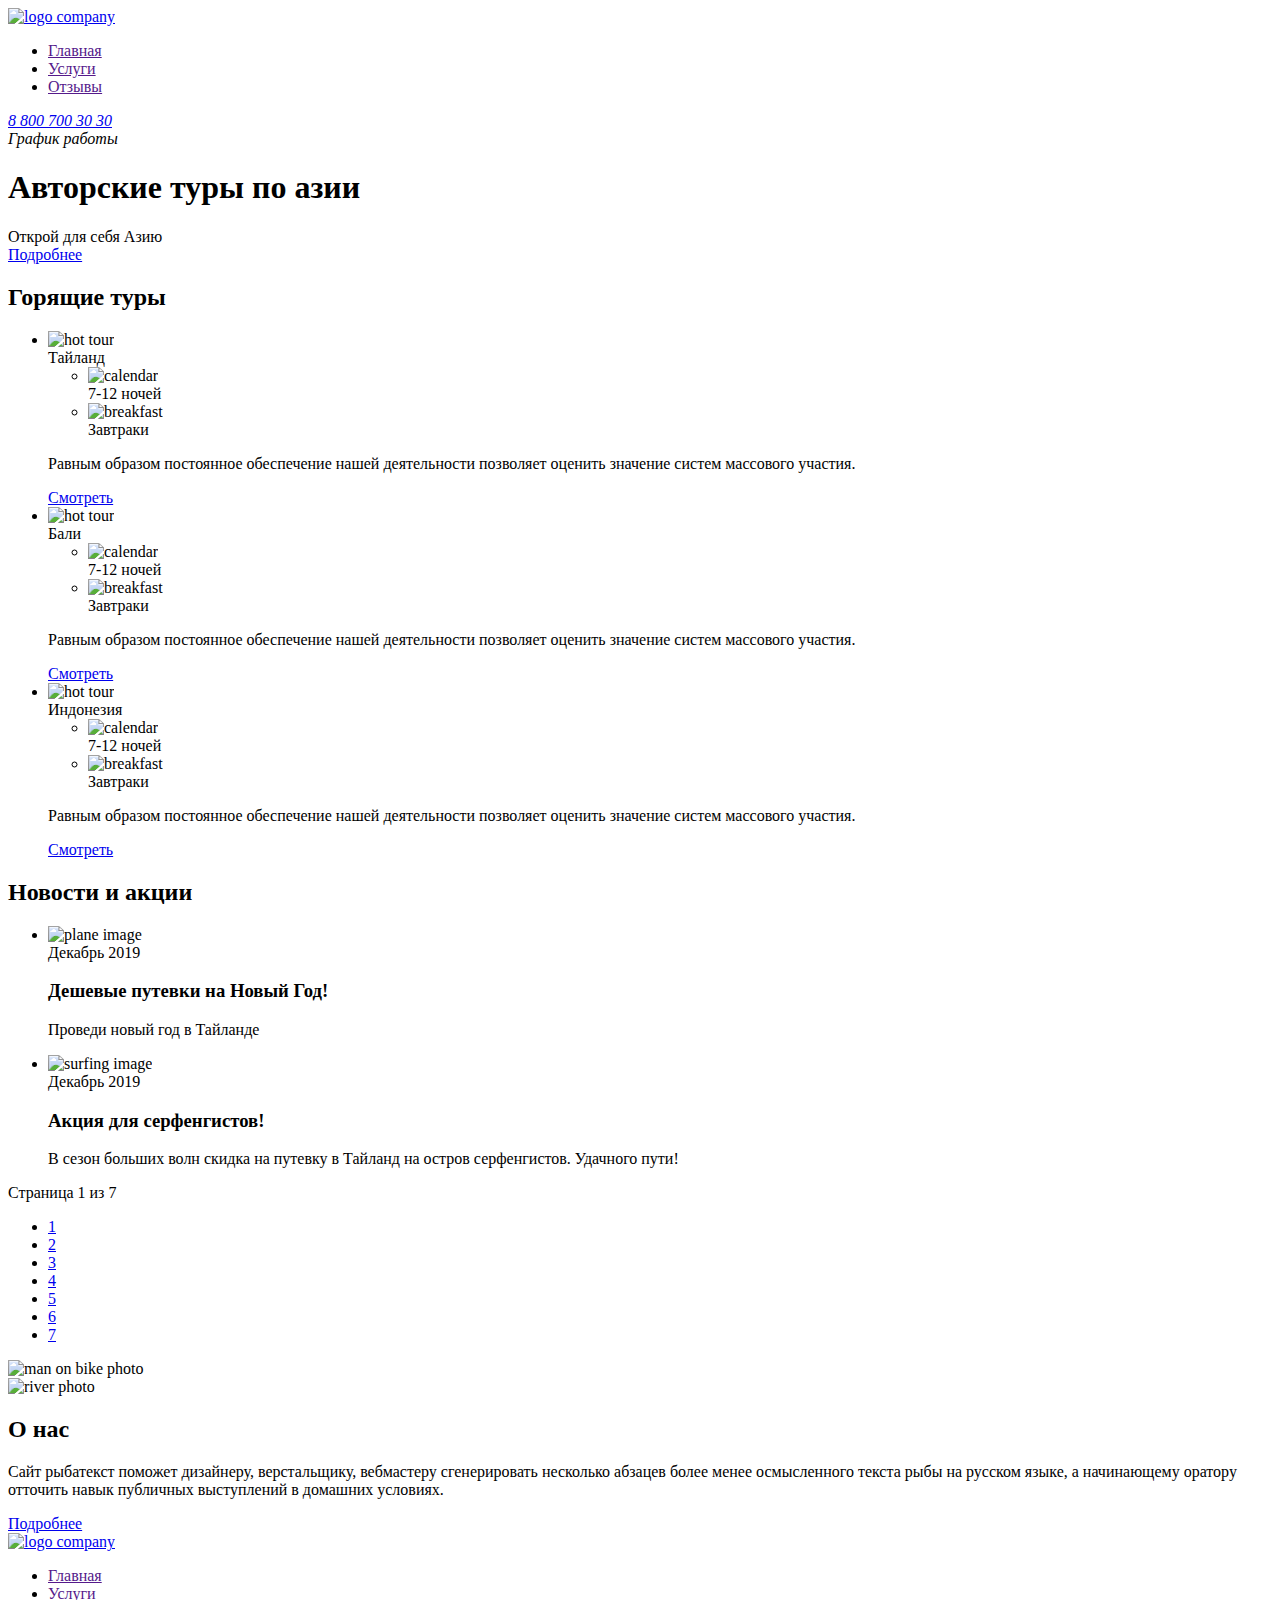
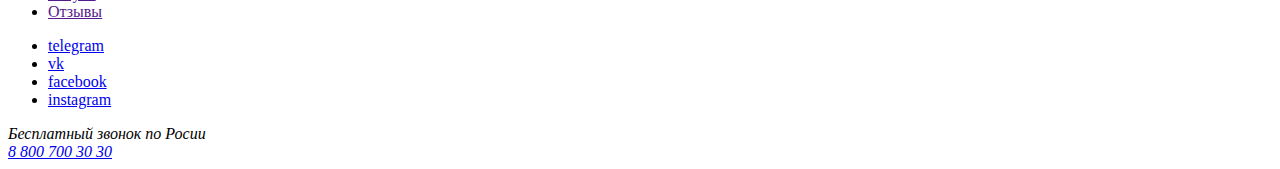
==== index.html @ 9511522d "Загрузил разметку для главной (с правками)" ====
<!DOCTYPE html>
<html lang="ru">

<head>
  <meta charset="UTF-8">
  <meta http-equiv="X-UA-Compatible" content="IE=edge">
  <meta name="viewport" content="width=device-width, initial-scale=1.0">
  <title>Авторские туры по Азии</title>
</head>

<body>
  <div class="wrapper">
    <header class="header">
      <div class="container header__container">
        <a href="#" class="logo">
          <img src="#" alt="logo company" class="logo__img">
        </a>
        <nav class="menu">
          <ul class="menu__list">
            <li class="menu__item"><a href="" class="menu__link">Главная</a></li>
            <li class="menu__item"><a href="" class="menu__link">Услуги</a></li>
            <li class="menu__item"><a href="" class="menu__link">Отзывы</a></li>
          </ul>
        </nav>
        <address class="contacts">
          <a href="tel:+78007003030" class="contacts__phone">8 800 700 30 30</a>
          <div class="contacts__shedule">График работы</div>
        </address>
      </div>
    </header>
    <main class="maincontent">
      <section class="hello">
        <div class="container">
          <h1 class="hello__title">Авторские туры по азии</h1>
          <div class="hello__text">Открой для себя Азию</div>
          <a href="#" class="button">Подробнее</a>
        </div>
      </section>
      <section class="offers">
        <div class="container">
          <h2 class="title title--fire">Горящие туры</h2>
          <ul class="offers__list">
            <li class="offers__item">
              <img src="#" alt="hot tour" class="offers__img">
              <div class="offers__content">
                <div class="offers__title">Тайланд</div>
                <ul class="offers__features">
                  <li class="offers__feature">
                    <img src="#" alt="calendar" class="offers__feature-img">
                    <div class="offers__feature-text">7-12 ночей</div>
                  </li>
                  <li class="offers__feature">
                    <img src="#" alt="breakfast" class="offers__feature-img">
                    <div class="offers__feature-text">Завтраки</div>
                  </li>
                </ul>
                <p class="offers__text">Равным образом постоянное обеспечение нашей деятельности позволяет оценить
                  значение систем массового участия.</p>
                <a href="#" class="button button--light">Смотреть</a>
              </div>
            </li>
            <li class="offers__item">
              <img src="#" alt="hot tour" class="offers__img">
              <div class="offers__content">
                <div class="offers__title">Бали</div>
                <ul class="offers__features">
                  <li class="offers__feature">
                    <img src="#" alt="calendar" class="offers__feature-img">
                    <div class="offers__feature-text">7-12 ночей</div>
                  </li>
                  <li class="offers__feature">
                    <img src="#" alt="breakfast" class="offers__feature-img">
                    <div class="offers__feature-text">Завтраки</div>
                  </li>
                </ul>
                <p class="offers__text">Равным образом постоянное обеспечение нашей деятельности позволяет оценить
                  значение систем массового участия.</p>
                <a href="#" class="button button--light">Смотреть</a>
              </div>
            </li>
            <li class="offers__item">
              <img src="#" alt="hot tour" class="offers__img">
              <div class="offers__content">
                <div class="offers__title">Индонезия</div>
                <ul class="offers_features">
                  <li class="offers__feature">
                    <img src="#" alt="calendar" class="offers__feature-img">
                    <div class="offers_feature-text">7-12 ночей</div>
                  </li>
                  <li class="offers__feature">
                    <img src="#" alt="breakfast" class="offers__feature-img">
                    <div class="offers_feature-text">Завтраки</div>
                  </li>
                </ul>
                <p class="offers__text">Равным образом постоянное обеспечение нашей деятельности позволяет оценить
                  значение систем массового участия.</p>
                <a href="#" class="button button--light">Смотреть</a>
              </div>
            </li>
          </ul>
        </div>
      </section>
      <section class="news">
        <div class="container">
          <h2 class="title">Новости и акции</h2>
          <ul class="news__list">
            <li class="news__item">
              <img src="#" alt="plane image" class="news__image">
            </li>
            <div class="news__content">
              <time class="news__date">Декабрь 2019</time>
              <h3 class="news__title">Дешевые путевки на Новый Год!</h3>
              <p class="news__text">Проведи новый год в Тайланде</p>
            </div>
            <li class="news__item">
              <img src="#" alt="surfing image" class="news__image">
            </li>
            <div class="news__content">
              <time class="news__date">Декабрь 2019</time>
              <h3 class="news__title">Акция для серфенгистов!</h3>
              <p class="news__text">В сезон больших волн скидка на путевку в Тайланд на остров серфенгистов. Удачного
                пути!</p>
            </div>
          </ul>
          <div class="pagination">
            <div class="pagination__pages">Страница 1 из 7</div>
            <ul class="pagination__list">
              <li class="pagination__item">
                <a href="#" class="pagination__link">1</a>
              </li>
              <li class="pagination__item">
                <a href="#" class="pagination__link">2</a>
              </li>
              <li class="pagination__item">
                <a href="#" class="pagination__link">3</a>
              </li>
              <li class="pagination__item">
                <a href="#" class="pagination__link">4</a>
              </li>
              <li class="pagination__item">
                <a href="#" class="pagination__link">5</a>
              </li>
              <li class="pagination__item">
                <a href="#" class="pagination__link">6</a>
              </li>
              <li class="pagination__item">
                <a href="#" class="pagination__link">7</a>
              </li>
            </ul>
          </div>
        </div>
  </div>
  </section>
  <section class="about">
    <div class="container">
      <div class="about__item">
        <img src="#" alt="man on bike photo" class="about__item-img">
      </div>
      <div class="about__item">
        <img src="#" alt="river photo" class="about__item-img">
        <h2 class="about__item__title--dark">О нас</h2>
        <p class="about__description">Сайт рыбатекст поможет дизайнеру, верстальщику, вебмастеру сгенерировать несколько
          абзацев более менее осмысленного текста рыбы на русском языке, а начинающему оратору отточить навык публичных
          выступлений в домашних условиях. </p>
        <a href="#" class="button">Подробнее</a>
      </div>
    </div>
  </section>
  </main>
  <footer class="footer">
    <div class="container footer__container">
      <a href="#" class="logo">
        <img src="#" alt="logo company" class="logo__img">
      </a>
      <nav class="menu">
        <ul class="menu__list">
          <li class="menu__item"><a href="" class="menu__link">Главная</a></li>
          <li class="menu__item"><a href="" class="menu__link">Услуги</a></li>
          <li class="menu__item"><a href="" class="menu__link">Отзывы</a></li>
        </ul>
      </nav>
      <ul class="social">
        <li class="social__item">
          <a class="social__link social__link--tg" href="#">telegram</a>
        </li>
        <li class="social__item">
          <a class="social__link social__link--vk" href="#">vk</a>
        </li>
        <li class="social__item">
          <a class="social__link social__link--fb" href="#">facebook</a>
        </li>
        <li class="social__item">
          <a class="social__link social__link--inst" href="#">instagram</a>
        </li>
      </ul>
      <address class="contacts">
        <div class="contacts__info">Бесплатный звонок по Росии</div>
        <a href="tel:+78007003030" class="contacts__phone">8 800 700 30 30</a>
      </address>
    </div>
  </footer>
</body>

</html>
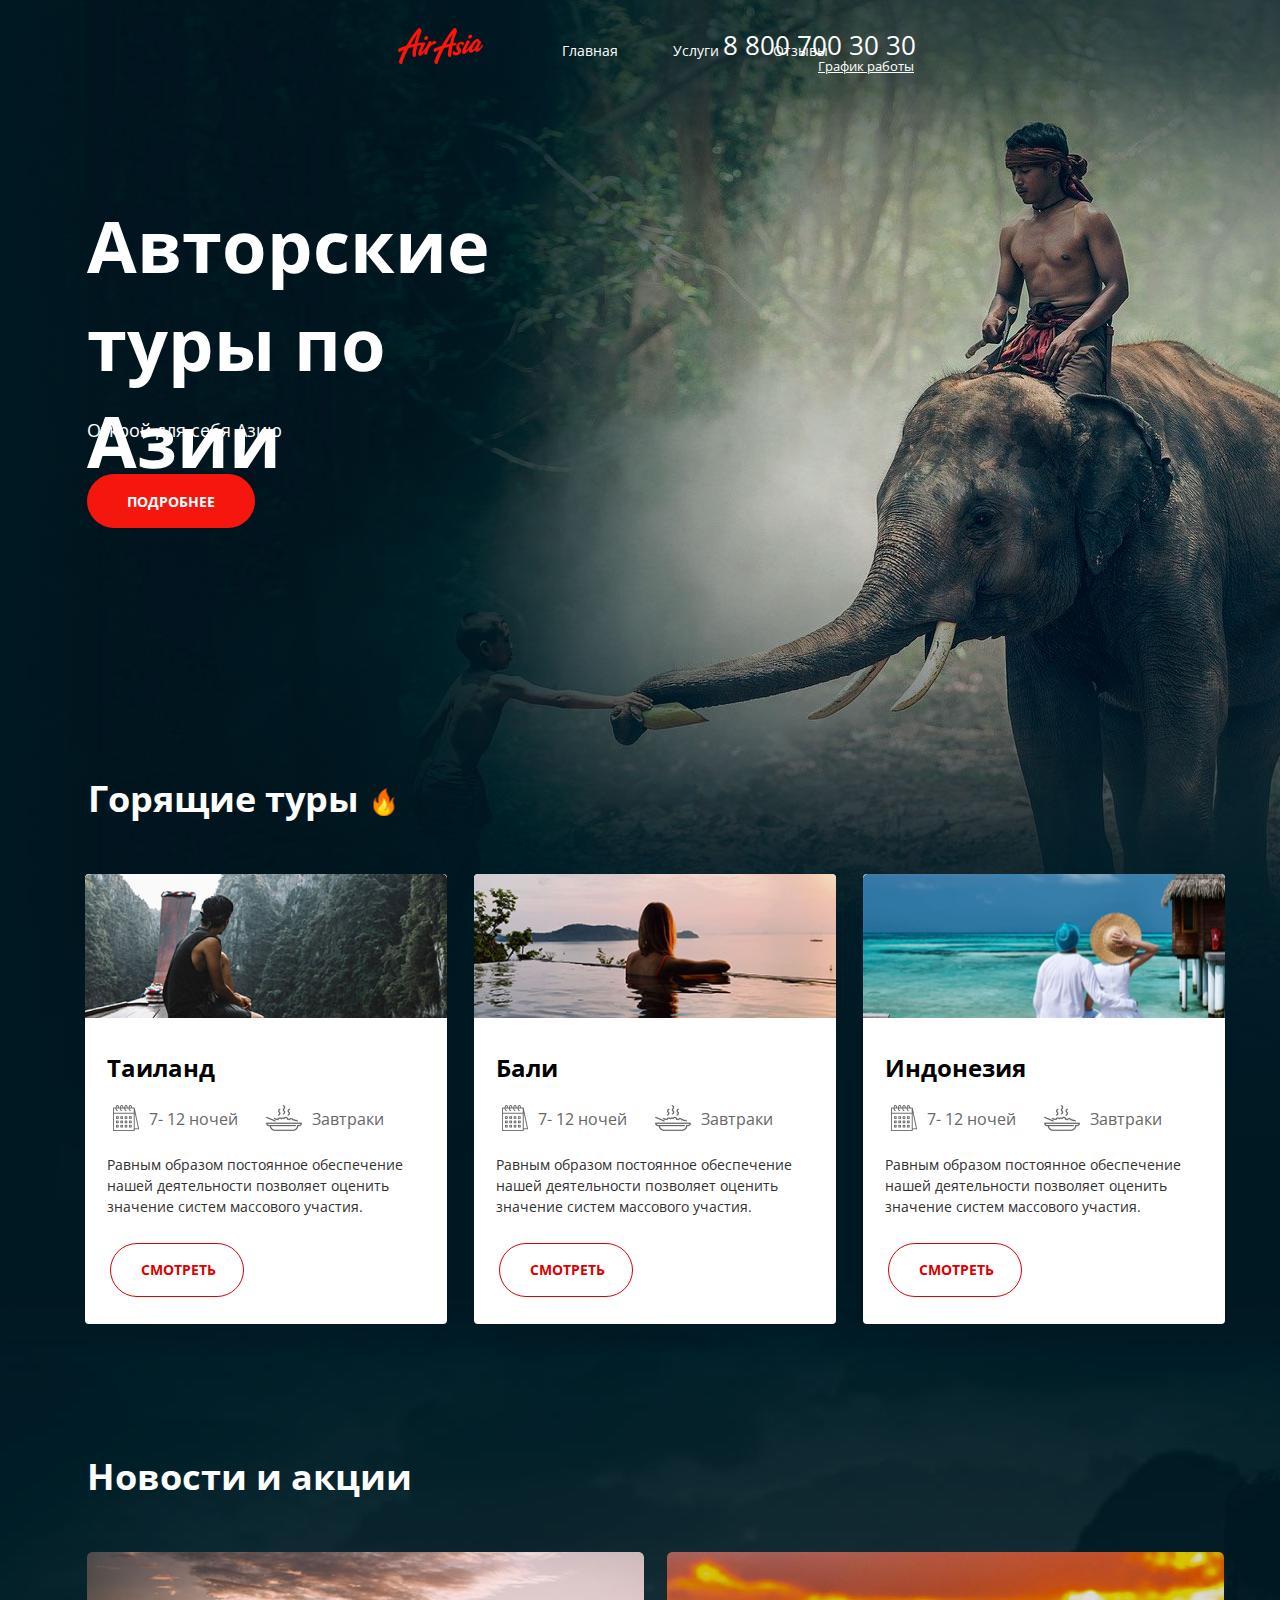
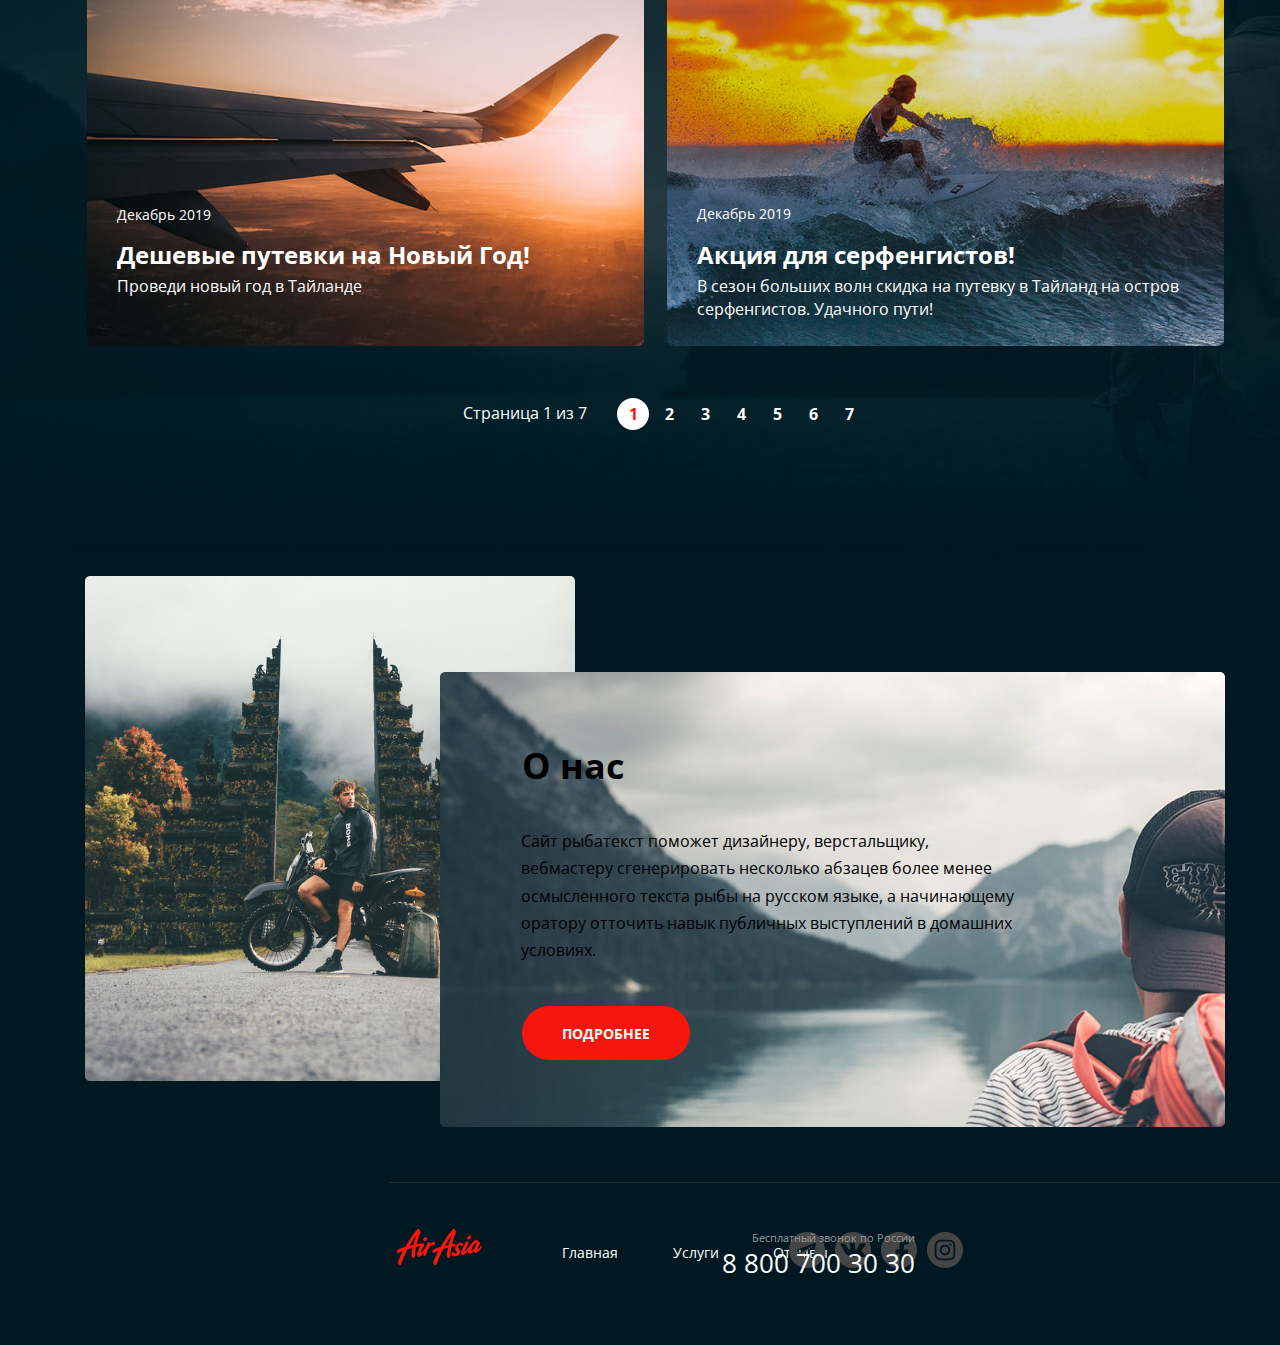
==== commit 00b50a7a: "Загрузил отстилизованную главную страницу" ====
--- a/index.html
+++ b/index.html
@@ -5,15 +5,17 @@
   <meta charset="UTF-8">
   <meta http-equiv="X-UA-Compatible" content="IE=edge">
   <meta name="viewport" content="width=device-width, initial-scale=1.0">
+  <link href="https://fonts.googleapis.com/css2?family=Open+Sans:wght@400;600;700&display=swap" rel="stylesheet">
+  <link rel="stylesheet" href="./main.css">
   <title>Авторские туры по Азии</title>
 </head>
 
 <body>
-  <div class="wrapper">
+  <div class="wrapper wrapper--main">
     <header class="header">
       <div class="container header__container">
         <a href="#" class="logo">
-          <img src="#" alt="logo company" class="logo__img">
+          <img src="/img/logo.png" alt="logo company" class="logo__img">
         </a>
         <nav class="menu">
           <ul class="menu__list">
@@ -31,8 +33,8 @@
     <main class="maincontent">
       <section class="hello">
         <div class="container">
-          <h1 class="hello__title">Авторские туры по азии</h1>
-          <div class="hello__text">Открой для себя Азию</div>
+          <h1 class="hello__title">Авторские туры по Азии</h1>
+          <h4 class="hello__text">Открой для себя Азию</h4>
           <a href="#" class="button">Подробнее</a>
         </div>
       </section>
@@ -41,16 +43,16 @@
           <h2 class="title title--fire">Горящие туры</h2>
           <ul class="offers__list">
             <li class="offers__item">
-              <img src="#" alt="hot tour" class="offers__img">
+              <img src="/img/river.png" alt="hot tour" class="offers__img">
               <div class="offers__content">
-                <div class="offers__title">Тайланд</div>
+                <h3 class="offers__title">Таиланд</h3>
                 <ul class="offers__features">
                   <li class="offers__feature">
-                    <img src="#" alt="calendar" class="offers__feature-img">
-                    <div class="offers__feature-text">7-12 ночей</div>
-                  </li>
-                  <li class="offers__feature">
-                    <img src="#" alt="breakfast" class="offers__feature-img">
+                    <img src="/img/calendar.png" alt="calendar" class="offers__feature-img">
+                    <div class="offers__feature-text">7- 12 ночей</div>
+                  </li>
+                  <li class="offers__feature">
+                    <img src="/img/meal.png" alt="breakfast" class="offers__feature-img">
                     <div class="offers__feature-text">Завтраки</div>
                   </li>
                 </ul>
@@ -60,16 +62,16 @@
               </div>
             </li>
             <li class="offers__item">
-              <img src="#" alt="hot tour" class="offers__img">
+              <img src="/img/pool.png" alt="hot tour" class="offers__img">
               <div class="offers__content">
-                <div class="offers__title">Бали</div>
+                <h3 class="offers__title">Бали</h3>
                 <ul class="offers__features">
                   <li class="offers__feature">
-                    <img src="#" alt="calendar" class="offers__feature-img">
-                    <div class="offers__feature-text">7-12 ночей</div>
-                  </li>
-                  <li class="offers__feature">
-                    <img src="#" alt="breakfast" class="offers__feature-img">
+                    <img src="/img/calendar.png" alt="calendar" class="offers__feature-img">
+                    <div class="offers__feature-text">7- 12 ночей</div>
+                  </li>
+                  <li class="offers__feature">
+                    <img src="/img/meal.png" alt="breakfast" class="offers__feature-img">
                     <div class="offers__feature-text">Завтраки</div>
                   </li>
                 </ul>
@@ -79,17 +81,17 @@
               </div>
             </li>
             <li class="offers__item">
-              <img src="#" alt="hot tour" class="offers__img">
+              <img src="/img/ocean.png" alt="hot tour" class="offers__img">
               <div class="offers__content">
-                <div class="offers__title">Индонезия</div>
-                <ul class="offers_features">
-                  <li class="offers__feature">
-                    <img src="#" alt="calendar" class="offers__feature-img">
-                    <div class="offers_feature-text">7-12 ночей</div>
-                  </li>
-                  <li class="offers__feature">
-                    <img src="#" alt="breakfast" class="offers__feature-img">
-                    <div class="offers_feature-text">Завтраки</div>
+                <h3 class="offers__title">Индонезия</h3>
+                <ul class="offers__features">
+                  <li class="offers__feature">
+                    <img src="/img/calendar.png" alt="calendar" class="offers__feature-img">
+                    <div class="offers__feature-text">7- 12 ночей</div>
+                  </li>
+                  <li class="offers__feature">
+                    <img src="/img/meal.png" alt="breakfast" class="offers__feature-img">
+                    <div class="offers__feature-text">Завтраки</div>
                   </li>
                 </ul>
                 <p class="offers__text">Равным образом постоянное обеспечение нашей деятельности позволяет оценить
@@ -102,31 +104,31 @@
       </section>
       <section class="news">
         <div class="container">
-          <h2 class="title">Новости и акции</h2>
+          <h2 class="title title--news">Новости и акции</h2>
           <ul class="news__list">
             <li class="news__item">
-              <img src="#" alt="plane image" class="news__image">
-            </li>
-            <div class="news__content">
-              <time class="news__date">Декабрь 2019</time>
-              <h3 class="news__title">Дешевые путевки на Новый Год!</h3>
-              <p class="news__text">Проведи новый год в Тайланде</p>
-            </div>
+              <img src="/img/plain.png" alt="plane image" class="news__image">
+              <div class="news__content">
+                <time class="news__date">Декабрь 2019</time>
+                <h3 class="news__title">Дешевые путевки на Новый Год!</h3>
+                <p class="news__text">Проведи новый год в Тайланде</p>
+              </div>
+            </li>
             <li class="news__item">
-              <img src="#" alt="surfing image" class="news__image">
-            </li>
-            <div class="news__content">
-              <time class="news__date">Декабрь 2019</time>
-              <h3 class="news__title">Акция для серфенгистов!</h3>
-              <p class="news__text">В сезон больших волн скидка на путевку в Тайланд на остров серфенгистов. Удачного
-                пути!</p>
-            </div>
+              <img src="/img/surfer.png" alt="surfing image" class="news__image">
+              <div class="news__content">
+                <time class="news__date">Декабрь 2019</time>
+                <h3 class="news__title">Акция для серфенгистов!</h3>
+                <p class="news__text">В сезон больших волн скидка на путевку в Тайланд на остров серфенгистов. Удачного
+                  пути!</p>
+              </div>
+            </li>
           </ul>
           <div class="pagination">
             <div class="pagination__pages">Страница 1 из 7</div>
             <ul class="pagination__list">
               <li class="pagination__item">
-                <a href="#" class="pagination__link">1</a>
+                <a href="#" class="pagination__link pagination__link--active">1</a>
               </li>
               <li class="pagination__item">
                 <a href="#" class="pagination__link">2</a>
@@ -152,49 +154,52 @@
   </div>
   </section>
   <section class="about">
-    <div class="container">
-      <div class="about__item">
-        <img src="#" alt="man on bike photo" class="about__item-img">
-      </div>
-      <div class="about__item">
-        <img src="#" alt="river photo" class="about__item-img">
-        <h2 class="about__item__title--dark">О нас</h2>
-        <p class="about__description">Сайт рыбатекст поможет дизайнеру, верстальщику, вебмастеру сгенерировать несколько
-          абзацев более менее осмысленного текста рыбы на русском языке, а начинающему оратору отточить навык публичных
-          выступлений в домашних условиях. </p>
-        <a href="#" class="button">Подробнее</a>
+    <div class="container about__container">
+      <div class="about__list">
+        <div class="about__decor">
+          <img src="/img/gates.png" alt="man on bike photo" class="about__decor-img">
+        </div>
+        <div class="about__item">
+          <img src="/img/mountains.png" alt="river photo" class="about__item-img">
+          <h2 class="about__item__title--dark">О нас</h2>
+          <p class="about__text"> Сайт рыбатекст поможет дизайнеру, верстальщику, вебмастеру сгенерировать несколько
+            абзацев более менее осмысленного текста рыбы на русском языке, а начинающему оратору отточить навык публичных
+            выступлений в домашних условиях.</p>
+          <a href="#" class="button button__about">Подробнее</a>
+        </div>
       </div>
     </div>
   </section>
   </main>
   <footer class="footer">
+    <img src="/img/line.png" alt="footer line" class="footer__line">
     <div class="container footer__container">
-      <a href="#" class="logo">
-        <img src="#" alt="logo company" class="logo__img">
+      <a href="#" class="logo__footer">
+        <img src="/img/logo.png" alt="logo company" class="logo__img">
       </a>
-      <nav class="menu">
+      <nav class="menu__footer">
         <ul class="menu__list">
           <li class="menu__item"><a href="" class="menu__link">Главная</a></li>
           <li class="menu__item"><a href="" class="menu__link">Услуги</a></li>
           <li class="menu__item"><a href="" class="menu__link">Отзывы</a></li>
         </ul>
       </nav>
-      <ul class="social">
-        <li class="social__item">
-          <a class="social__link social__link--tg" href="#">telegram</a>
-        </li>
-        <li class="social__item">
-          <a class="social__link social__link--vk" href="#">vk</a>
-        </li>
-        <li class="social__item">
-          <a class="social__link social__link--fb" href="#">facebook</a>
-        </li>
-        <li class="social__item">
-          <a class="social__link social__link--inst" href="#">instagram</a>
+      <ul class="social__footer">
+        <li class="social__item social_item--icon--tg">
+          <a class="social__link " href="#"></a>
+        </li>
+        <li class="social__item social_item--icon--vk">
+          <a class="social__link" href="#"></a>
+        </li>
+        <li class="social__item social_item--icon--fb">
+          <a class="social__link" href="#"></a>
+        </li>
+        <li class="social__item social_item--icon--inst">
+          <a class="social__link " href="#"></a>
         </li>
       </ul>
-      <address class="contacts">
-        <div class="contacts__info">Бесплатный звонок по Росии</div>
+      <address class="contacts__footer">
+        <div class="contacts__info">Бесплатный звонок по Росcии</div>
         <a href="tel:+78007003030" class="contacts__phone">8 800 700 30 30</a>
       </address>
     </div>
--- a/main.css
+++ b/main.css
@@ -0,0 +1,501 @@
+body {
+  margin: 0;
+  font-family: 'Open Sans', sans-serif;
+  color: #fff;
+  font-size: 16px;
+  line-height: 1.42;
+  background: #001821;
+  -webkit-font-smoothing: antialiased;
+  -moz-osx-font-smoothing: grayscale;
+}
+
+body, html {
+  height: 100%;
+}
+
+.wrapper {
+  overflow: hidden;
+  min-height: 100%;
+}
+
+.wrapper--main {
+  background: url("/img/background.png") 7px 0px no-repeat, url("/img/2.png") center bottom no-repeat;
+}
+
+.header .maincontent {
+  position: relative;
+  z-index: 2;
+}
+
+a {
+  color: inherit;
+}
+
+ul {
+  padding: 0;
+  margin: 0;
+}
+
+ul li {
+  list-style: none;
+}
+
+h1, h2, h3, h4, h5, h6 {
+  margin: 0;
+  font-weight: normal;
+}
+
+* {
+  box-sizing: border-box;
+}
+
+.container {
+  margin: 0 auto;
+  width: 100%;
+  height: 100%;
+  max-width: 1141px;
+}
+
+.header {
+  margin-bottom: 67px;
+  height: 123.36px;
+  position: relative;
+}
+
+.logo {
+  display: block; 
+  position: absolute;
+  top: 28px;
+  left: 398px;
+}
+
+.menu {
+  position: absolute;
+  top: 38px;
+  left: 562px;
+}
+
+.contacts {
+  position: absolute;
+  top: 27px;
+  right: 364px;
+  text-align: right;
+  font-style: normal;
+}
+
+.menu__item {
+  display: inline-block;
+  vertical-align: middle;
+}
+
+.menu__item:last-child {
+  margin-right: 0;
+}
+
+.menu__link {
+  font-size: 14px;
+  margin-right: 50.5px;
+  text-decoration: none;
+}
+
+.menu__link:hover {
+  color: #DA0100;
+}
+
+.contacts__phone {
+  text-decoration: none;
+  font-size: 26px;
+  margin-bottom: 4px;
+}
+
+.contacts__shedule {
+  font-size: 13px;
+  text-decoration: underline;
+  margin: -7px 2px;
+}
+
+.hello {
+  position: relative;
+  top: 7px;
+  margin-bottom: 252px;
+  margin-left: 34px;
+}
+
+.hello__title {
+  height: 197px;
+  width: 511px;
+  font-size: 72px;
+  font-weight: bold;
+  line-height: 1.35;
+  margin-bottom: 23.5px;
+}
+
+.hello__text {
+  font-size: 18px;
+  font-weight: normal;
+  margin-bottom: 30.5px;
+}
+
+.button {
+  background: #F5170E;
+  border-radius: 35px;
+  text-decoration: none;
+  padding: 20px 40px 18px 40px;
+  color: #fff;
+  text-transform: uppercase;
+  font-size: 14px;
+  font-style: normal;
+  line-height: 16px;
+  font-weight: bold;
+  display: inline-block;
+  transition: 0.3s all;
+}
+
+.button:hover {
+  background: #DA0100;
+  box-shadow: 0 2px 4px rgba(218, 1, 0, 0.3) ;
+}
+
+.button--light {
+  padding: 18px 27px 18px 30px;
+  background: transparent;
+  color: #da0100;
+  border: 1px solid;
+  margin-left: 3px;
+}
+
+.button--light:hover {
+  background: #da0100;
+  border: 1px solid #da0100;
+  color:#fff;
+}
+
+.offers {
+  margin-bottom: 127px;
+  margin-left: 49px;
+}
+
+.title {
+  font-weight: bold;
+  font-size: 36px;
+  margin-left: 19px;
+  margin-bottom: 50px;
+}
+
+.title--fire {
+  position: relative;
+  right:25px;
+}
+
+.title--fire::after {
+  content: "";
+  background: url("/img/flame.png");
+  margin-left: 10px;
+  width: 21px;
+  height: 28px;
+  position: absolute;
+  top: 56%;
+  left: 25.5%;
+  transform: translate(-50%, -50%);
+}
+
+.offers__item {
+  min-height: 449px;
+  background: #fff;
+  border-radius: 4px;
+  margin-right: 37px;
+  margin-left: -14px;
+  display: inline-block;
+  width: 362px;
+}
+
+.offers__list {
+  margin-left: 5px;
+}
+
+.offers__item:last-child {
+  margin-right: 0;
+}
+
+.offers__content {
+  padding: 27px 22px;
+  color: #000000;
+}
+
+.offers__title {
+  font-size: 24px;
+  font-weight: bold;
+  margin-bottom: 23px;
+}
+
+.offers__feature {
+  display: inline-block;
+  vertical-align: top;
+  width: 142px;
+  margin-left: 7px;
+}
+
+.offers__feature-img {
+  position: relative;
+  bottom: 3px;
+  right: 1px;
+}
+
+.offers__feature-text {
+  position: relative;
+  bottom: 9px;
+  right: 2px;
+  margin-left: 7px;
+  display: inline-block;
+  font-size: 16px;  
+  color: #666666;
+}
+
+.offers__text {
+  margin-bottom: 26px;
+  font-size: 14px;
+  color: #303030;
+  line-height: 1.5;
+  font-style: normal;
+}
+
+.news {
+  margin-bottom: 146px;
+  margin-left: 48px;
+}
+
+.title--news {
+  margin-left: -7px;
+}
+
+.news__list {
+  margin-bottom: 52px;
+  margin-left: -26px;
+}
+
+.news__item {
+  width: 557px;
+  display: inline-block;
+  vertical-align: top;
+  position: relative;
+  border-radius: 5px;
+  overflow: hidden;
+  margin-left: 19px;
+}
+
+.news__image {
+  display: block;
+  width: 100%;
+  height: 100%;
+  object-fit: cover;
+}
+
+.news__content {
+  position: absolute;
+  left: 0;
+  right: 0;
+  bottom: -16px;
+  padding: 25px 30px;
+  min-height: 184px;
+}
+
+.news__date {
+  font-size: 14px;
+}
+
+.news__title {
+  position: relative;
+  top: 13px;
+  font-size: 24px;
+  font-weight: bold;
+}
+
+.news__text {
+  position: relative;
+}
+
+.pagination {
+  text-align: center;
+}
+
+.pagination__pages, .pagination__list {
+  display: inline-block;
+  vertical-align: middle;
+}
+
+.pagination__pages {
+  margin-right: 26px;
+}
+
+.pagination__item {
+  display: inline-block;
+  vertical-align: middle;
+}
+
+.pagination__link--active, .pagination_link {
+  background: #fff;
+  color: #F5170E;
+}
+
+.pagination__link:hover {
+  color: #F5170E;
+  background: #fff;
+}
+
+.pagination__link {
+  display: block;
+  width: 32px;
+  height: 32px;
+  border-radius: 50%;
+  text-decoration: none;
+  font-weight: bold;
+  line-height: 32px;
+}
+
+.about__container {
+  position: relative;
+  height: 552px;
+}
+
+.about {
+  margin-left: 30px;
+  margin-bottom: 101px;
+}
+
+.about__list {
+  position: absolute;
+  height: 0;
+}
+
+.about__decor {
+  position: relative;
+  left: 0;
+}
+
+.about__item {
+  position: relative;
+  right: 0;
+  z-index: 2;
+  bottom: 414px;
+  left: 355px;
+}
+
+.about__item__title--dark {
+  position: relative;
+  bottom: 393px;
+  left: 82px;
+  font-size: 36px;
+  color: #000000;
+  font-weight: bold;
+}
+
+.about__text {
+  position: absolute;
+  color: #000000;
+  left: 81px;
+  bottom: 258px;
+  right: 202px;
+  line-height: 1.7;
+}
+
+.button__about {
+  position: relative;
+  bottom: 178px;
+  left: 82px;
+}
+
+.footer {
+  height: 116px;
+  position: relative;
+}
+
+.footer__line {
+  position: absolute;
+  left: 389px;
+  bottom: 162px;
+}
+
+.logo__footer {
+  display: block;
+  position: absolute;
+  top: 0px;
+  left: 397px;
+}
+
+.menu__footer {
+  position: absolute;
+  top: 11px;
+  left: 562px;
+}
+
+.contacts__footer {
+  position: absolute;
+  top: 1px;
+  right: 365px;
+}
+
+.contacts__phone {
+  font-style: normal;
+}
+
+.contacts__info {
+  color: #9A9A9A;
+  text-align: right;
+  font-size: 11px;
+  font-style: normal;
+}
+
+.social__footer {
+  position: relative;
+  left: 719px;
+  top: 3px;
+}
+
+.social__link {
+  display: block;
+  text-decoration: none;
+  width: 36px;
+  height: 36px;
+}
+
+.social__item {
+  display: inline-block;
+  vertical-align: middle;
+  margin-right: 6px;
+}
+
+.social__item:last-child {
+  margin-right: 0;
+}
+
+.social_item--icon--inst .social__link {
+  background-image: url("/img/in.png");
+}
+
+.social_item--icon--inst .social__link:hover {
+  background-image: url("/img/in2.png");
+}
+
+.social_item--icon--fb .social__link {
+  background-image: url("/img/f.png");
+}
+
+.social_item--icon--fb .social__link:hover {
+  background-image: url("/img/f2.png");
+}
+
+.social_item--icon--vk .social__link {
+  background-image: url("/img/vk.png");
+}
+
+.social_item--icon--vk .social__link:hover {
+  background-image: url("/img/vk2.png");
+}
+
+.social_item--icon--tg .social__link {
+  background-image: url("/img/telegram.png");
+}
+
+.social_item--icon--tg .social__link:hover {
+  background-image: url("/img/t2.png");
+}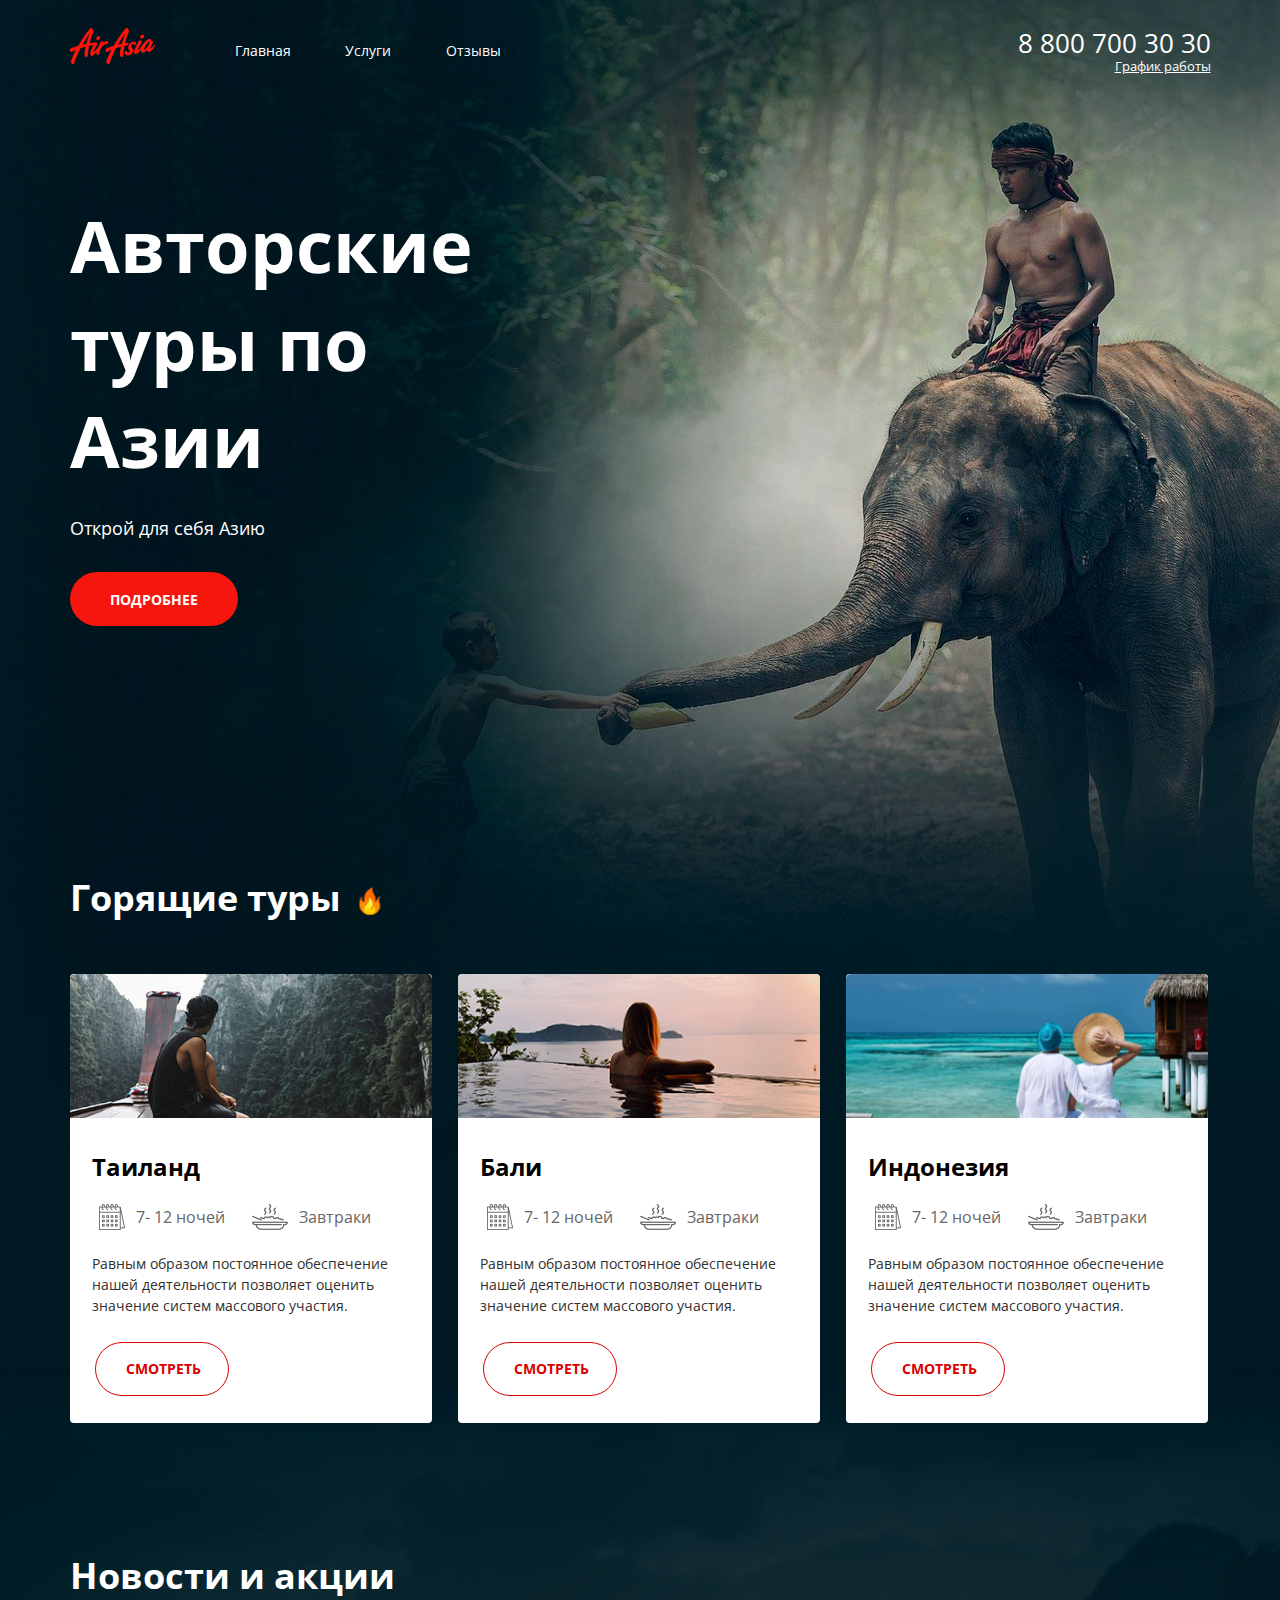
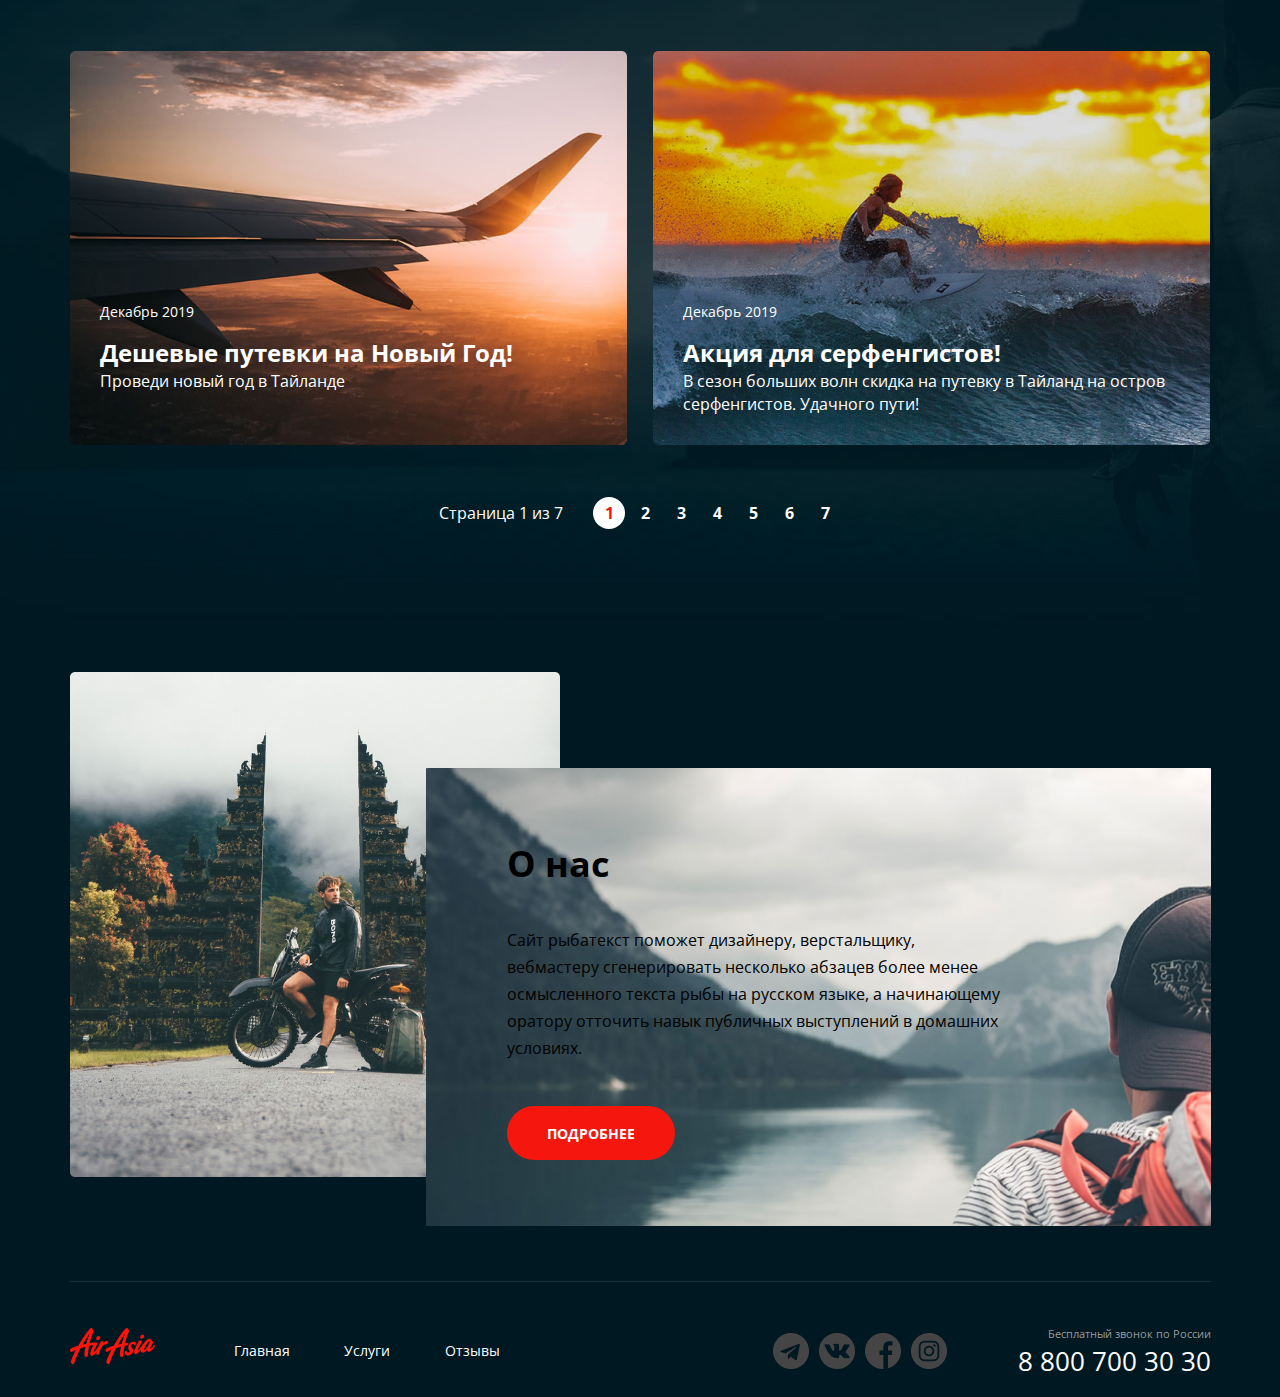
==== commit 67c5d8a4: "Главная со стилизацией ( правки 2)" ====
--- a/index.html
+++ b/index.html
@@ -15,7 +15,7 @@
     <header class="header">
       <div class="container header__container">
         <a href="#" class="logo">
-          <img src="/img/logo.png" alt="logo company" class="logo__img">
+          <img src="./img/logo.png" alt="logo company" class="logo__img">
         </a>
         <nav class="menu">
           <ul class="menu__list">
@@ -43,16 +43,16 @@
           <h2 class="title title--fire">Горящие туры</h2>
           <ul class="offers__list">
             <li class="offers__item">
-              <img src="/img/river.png" alt="hot tour" class="offers__img">
+              <img src="./img/river.png" alt="hot tour" class="offers__img">
               <div class="offers__content">
                 <h3 class="offers__title">Таиланд</h3>
                 <ul class="offers__features">
                   <li class="offers__feature">
-                    <img src="/img/calendar.png" alt="calendar" class="offers__feature-img">
+                    <img src="./img/calendar.png" alt="calendar" class="offers__feature-img">
                     <div class="offers__feature-text">7- 12 ночей</div>
                   </li>
                   <li class="offers__feature">
-                    <img src="/img/meal.png" alt="breakfast" class="offers__feature-img">
+                    <img src="./img/meal.png" alt="breakfast" class="offers__feature-img">
                     <div class="offers__feature-text">Завтраки</div>
                   </li>
                 </ul>
@@ -62,16 +62,16 @@
               </div>
             </li>
             <li class="offers__item">
-              <img src="/img/pool.png" alt="hot tour" class="offers__img">
+              <img src="./img/pool.png" alt="hot tour" class="offers__img">
               <div class="offers__content">
                 <h3 class="offers__title">Бали</h3>
                 <ul class="offers__features">
                   <li class="offers__feature">
-                    <img src="/img/calendar.png" alt="calendar" class="offers__feature-img">
+                    <img src="./img/calendar.png" alt="calendar" class="offers__feature-img">
                     <div class="offers__feature-text">7- 12 ночей</div>
                   </li>
                   <li class="offers__feature">
-                    <img src="/img/meal.png" alt="breakfast" class="offers__feature-img">
+                    <img src="./img/meal.png" alt="breakfast" class="offers__feature-img">
                     <div class="offers__feature-text">Завтраки</div>
                   </li>
                 </ul>
@@ -81,16 +81,16 @@
               </div>
             </li>
             <li class="offers__item">
-              <img src="/img/ocean.png" alt="hot tour" class="offers__img">
+              <img src="./img/ocean.png" alt="hot tour" class="offers__img">
               <div class="offers__content">
                 <h3 class="offers__title">Индонезия</h3>
                 <ul class="offers__features">
                   <li class="offers__feature">
-                    <img src="/img/calendar.png" alt="calendar" class="offers__feature-img">
+                    <img src="./img/calendar.png" alt="calendar" class="offers__feature-img">
                     <div class="offers__feature-text">7- 12 ночей</div>
                   </li>
                   <li class="offers__feature">
-                    <img src="/img/meal.png" alt="breakfast" class="offers__feature-img">
+                    <img src="./img/meal.png" alt="breakfast" class="offers__feature-img">
                     <div class="offers__feature-text">Завтраки</div>
                   </li>
                 </ul>
@@ -107,7 +107,7 @@
           <h2 class="title title--news">Новости и акции</h2>
           <ul class="news__list">
             <li class="news__item">
-              <img src="/img/plain.png" alt="plane image" class="news__image">
+              <img src="./img/plain.png" alt="plane image" class="news__image">
               <div class="news__content">
                 <time class="news__date">Декабрь 2019</time>
                 <h3 class="news__title">Дешевые путевки на Новый Год!</h3>
@@ -115,7 +115,7 @@
               </div>
             </li>
             <li class="news__item">
-              <img src="/img/surfer.png" alt="surfing image" class="news__image">
+              <img src="./img/surfer.png" alt="surfing image" class="news__image">
               <div class="news__content">
                 <time class="news__date">Декабрь 2019</time>
                 <h3 class="news__title">Акция для серфенгистов!</h3>
@@ -155,36 +155,33 @@
   </section>
   <section class="about">
     <div class="container about__container">
-      <div class="about__list">
         <div class="about__decor">
-          <img src="/img/gates.png" alt="man on bike photo" class="about__decor-img">
+          <img src="#" alt="" class="about__decor-img">
         </div>
         <div class="about__item">
-          <img src="/img/mountains.png" alt="river photo" class="about__item-img">
           <h2 class="about__item__title--dark">О нас</h2>
           <p class="about__text"> Сайт рыбатекст поможет дизайнеру, верстальщику, вебмастеру сгенерировать несколько
-            абзацев более менее осмысленного текста рыбы на русском языке, а начинающему оратору отточить навык публичных
+            абзацев более менее осмысленного текста рыбы на русском языке, а начинающему оратору отточить навык
+            публичных
             выступлений в домашних условиях.</p>
           <a href="#" class="button button__about">Подробнее</a>
         </div>
-      </div>
     </div>
   </section>
   </main>
   <footer class="footer">
-    <img src="/img/line.png" alt="footer line" class="footer__line">
     <div class="container footer__container">
-      <a href="#" class="logo__footer">
-        <img src="/img/logo.png" alt="logo company" class="logo__img">
+      <a href="#" class="logo footer__logo">
+        <img src="./img/logo.png" alt="logo company" class="logo__img">
       </a>
-      <nav class="menu__footer">
+      <nav class="menu footer__menu">
         <ul class="menu__list">
           <li class="menu__item"><a href="" class="menu__link">Главная</a></li>
           <li class="menu__item"><a href="" class="menu__link">Услуги</a></li>
           <li class="menu__item"><a href="" class="menu__link">Отзывы</a></li>
         </ul>
       </nav>
-      <ul class="social__footer">
+      <ul class="social">
         <li class="social__item social_item--icon--tg">
           <a class="social__link " href="#"></a>
         </li>
@@ -198,7 +195,7 @@
           <a class="social__link " href="#"></a>
         </li>
       </ul>
-      <address class="contacts__footer">
+      <address class="contacts footer__contacts">
         <div class="contacts__info">Бесплатный звонок по Росcии</div>
         <a href="tel:+78007003030" class="contacts__phone">8 800 700 30 30</a>
       </address>
--- a/main.css
+++ b/main.css
@@ -19,16 +19,19 @@
 }
 
 .wrapper--main {
-  background: url("/img/background.png") 7px 0px no-repeat, url("/img/2.png") center bottom no-repeat;
+  background: url("./img/background.png") -7px 0px no-repeat, url("./img/2.png") center bottom no-repeat;
 }
 
 .header .maincontent {
-  position: relative;
   z-index: 2;
 }
 
 a {
   color: inherit;
+}
+
+p {
+  margin: 0;
 }
 
 ul {
@@ -56,34 +59,38 @@
   max-width: 1141px;
 }
 
+.header__container {
+  position: relative;
+}
+
 .header {
-  margin-bottom: 67px;
+  margin-bottom: 74px;
   height: 123.36px;
-  position: relative;
 }
 
 .logo {
   display: block; 
   position: absolute;
   top: 28px;
-  left: 398px;
+  left: 0;
 }
 
 .menu {
   position: absolute;
   top: 38px;
-  left: 562px;
+  left: 165px;
 }
 
 .contacts {
   position: absolute;
-  top: 27px;
-  right: 364px;
+  top: 30px;
+  right: 0;
   text-align: right;
   font-style: normal;
 }
 
 .menu__item {
+  margin-right: 50.5px;
   display: inline-block;
   vertical-align: middle;
 }
@@ -94,7 +101,6 @@
 
 .menu__link {
   font-size: 14px;
-  margin-right: 50.5px;
   text-decoration: none;
 }
 
@@ -105,29 +111,26 @@
 .contacts__phone {
   text-decoration: none;
   font-size: 26px;
-  margin-bottom: 4px;
+  line-height: 1;
 }
 
 .contacts__shedule {
   font-size: 13px;
   text-decoration: underline;
-  margin: -7px 2px;
+  line-height: 1.2;
 }
 
 .hello {
   position: relative;
-  top: 7px;
-  margin-bottom: 252px;
-  margin-left: 34px;
+  margin-bottom: 246px;
 }
 
 .hello__title {
-  height: 197px;
   width: 511px;
   font-size: 72px;
   font-weight: bold;
   line-height: 1.35;
-  margin-bottom: 23.5px;
+  margin-bottom: 27.5px;
 }
 
 .hello__text {
@@ -172,24 +175,21 @@
 
 .offers {
   margin-bottom: 127px;
-  margin-left: 49px;
 }
 
 .title {
   font-weight: bold;
   font-size: 36px;
-  margin-left: 19px;
   margin-bottom: 50px;
 }
 
 .title--fire {
   position: relative;
-  right:25px;
 }
 
 .title--fire::after {
   content: "";
-  background: url("/img/flame.png");
+  background: url("./img/flame.png");
   margin-left: 10px;
   width: 21px;
   height: 28px;
@@ -203,14 +203,9 @@
   min-height: 449px;
   background: #fff;
   border-radius: 4px;
-  margin-right: 37px;
-  margin-left: -14px;
+  margin-right: 22px;
   display: inline-block;
   width: 362px;
-}
-
-.offers__list {
-  margin-left: 5px;
 }
 
 .offers__item:last-child {
@@ -225,7 +220,7 @@
 .offers__title {
   font-size: 24px;
   font-weight: bold;
-  margin-bottom: 23px;
+  margin-bottom: 20px;
 }
 
 .offers__feature {
@@ -236,19 +231,21 @@
 }
 
 .offers__feature-img {
-  position: relative;
-  bottom: 3px;
-  right: 1px;
+  display: inline-block;
+  vertical-align: middle;
 }
 
 .offers__feature-text {
-  position: relative;
-  bottom: 9px;
-  right: 2px;
+  isplay: inline-block;
+  vertical-align: middle;
   margin-left: 7px;
   display: inline-block;
   font-size: 16px;  
   color: #666666;
+}
+
+.offers__features {
+  margin-bottom: 23px;
 }
 
 .offers__text {
@@ -260,17 +257,11 @@
 }
 
 .news {
-  margin-bottom: 146px;
-  margin-left: 48px;
-}
-
-.title--news {
-  margin-left: -7px;
+  margin-bottom: 119px;
 }
 
 .news__list {
   margin-bottom: 52px;
-  margin-left: -26px;
 }
 
 .news__item {
@@ -280,7 +271,11 @@
   position: relative;
   border-radius: 5px;
   overflow: hidden;
-  margin-left: 19px;
+  margin-right: 22px;
+}
+
+.news__item:last-child {
+  margin-right: 0;
 }
 
 .news__image {
@@ -300,14 +295,16 @@
 }
 
 .news__date {
+  margin-bottom: 14px;
+  display: block;
   font-size: 14px;
 }
 
 .news__title {
   position: relative;
-  top: 13px;
   font-size: 24px;
   font-weight: bold;
+  margin-bottom: 0px;
 }
 
 .news__text {
@@ -354,54 +351,53 @@
 
 .about__container {
   position: relative;
+  padding-top: 120px;
+}
+
+.about {
+  position: relative;
+  margin-bottom: 55px;
+}
+
+.about__list {
+  position: absolute;
+  height: 0;
+}
+
+.about__decor {
+  position: absolute;
+  left: 0;
+  top: 0;
+  width: 1139px;
   height: 552px;
-}
-
-.about {
-  margin-left: 30px;
-  margin-bottom: 101px;
-}
-
-.about__list {
-  position: absolute;
-  height: 0;
-}
-
-.about__decor {
-  position: relative;
-  left: 0;
+  background: url("./img/gates.png") center left no-repeat;
 }
 
 .about__item {
-  position: relative;
-  right: 0;
+  margin-left: auto;
+  padding: 70px 202px 66px 81px;
+  width: 785px;
+  position: relative;
   z-index: 2;
-  bottom: 414px;
-  left: 355px;
+  background: url(./img/mountains.png) center center / cover no-repeat;
 }
 
 .about__item__title--dark {
-  position: relative;
-  bottom: 393px;
-  left: 82px;
+  margin-bottom: 37px;
   font-size: 36px;
   color: #000000;
   font-weight: bold;
 }
 
 .about__text {
-  position: absolute;
   color: #000000;
-  left: 81px;
-  bottom: 258px;
-  right: 202px;
   line-height: 1.7;
-}
-
-.button__about {
-  position: relative;
-  bottom: 178px;
-  left: 82px;
+  margin-bottom: 43px;
+}
+
+.footer__container {
+  position: relative;
+  border-top: 1px solid rgba(255,255,255,0.1);
 }
 
 .footer {
@@ -409,46 +405,42 @@
   position: relative;
 }
 
-.footer__line {
-  position: absolute;
-  left: 389px;
-  bottom: 162px;
-}
-
-.logo__footer {
+.footer__logo {
   display: block;
   position: absolute;
-  top: 0px;
-  left: 397px;
-}
-
-.menu__footer {
-  position: absolute;
-  top: 11px;
-  left: 562px;
-}
-
-.contacts__footer {
-  position: absolute;
-  top: 1px;
-  right: 365px;
+  top: 46px;
+  left: 0;
+}
+
+.footer__menu {
+  position: absolute;
+  top: 56px;
+  left: 164px;
+}
+
+.footer__contacts {
+  position: absolute;
+  top: 44px;
+  right: 0;
 }
 
 .contacts__phone {
   font-style: normal;
+  line-height: 1;
 }
 
 .contacts__info {
+  margin-bottom: 7px;
   color: #9A9A9A;
   text-align: right;
   font-size: 11px;
   font-style: normal;
 }
 
-.social__footer {
-  position: relative;
-  left: 719px;
-  top: 3px;
+.social {
+  position: absolute;
+  right: 264px;
+  top: 51px;
 }
 
 .social__link {
@@ -469,33 +461,34 @@
 }
 
 .social_item--icon--inst .social__link {
-  background-image: url("/img/in.png");
+  background-image: url("./img/in.png");
 }
 
 .social_item--icon--inst .social__link:hover {
-  background-image: url("/img/in2.png");
+  background-image: url("./img/in2.png");
 }
 
 .social_item--icon--fb .social__link {
-  background-image: url("/img/f.png");
+  background-image: url("./img/f.png");
 }
 
 .social_item--icon--fb .social__link:hover {
-  background-image: url("/img/f2.png");
+  background-image: url("./img/f2.png");
 }
 
 .social_item--icon--vk .social__link {
-  background-image: url("/img/vk.png");
+  background-image: url("./img/vk.png");
 }
 
 .social_item--icon--vk .social__link:hover {
-  background-image: url("/img/vk2.png");
+  background-image: url("./img/vk2.png");
 }
 
 .social_item--icon--tg .social__link {
-  background-image: url("/img/telegram.png");
+  background-image: url("./img/telegram.png");
 }
 
 .social_item--icon--tg .social__link:hover {
-  background-image: url("/img/t2.png");
-}+  background-image: url("./img/t2.png");
+}
+
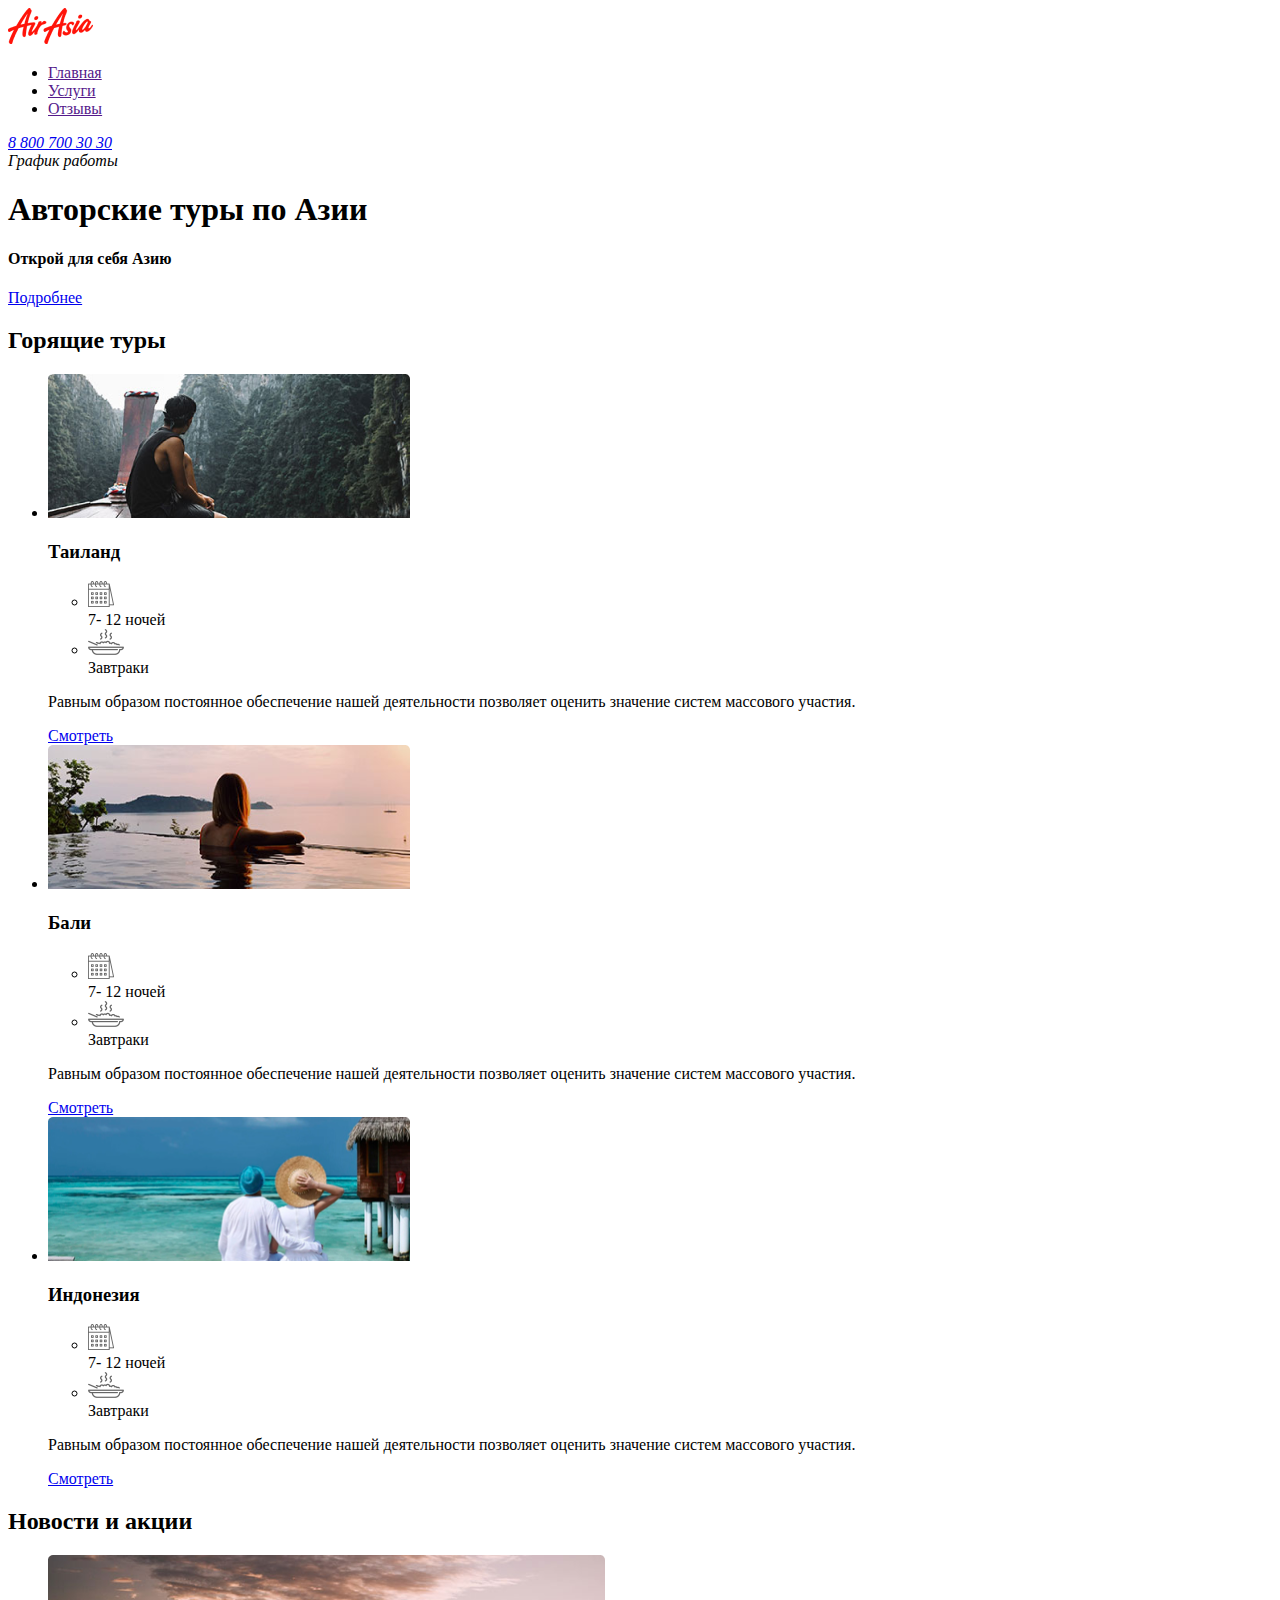
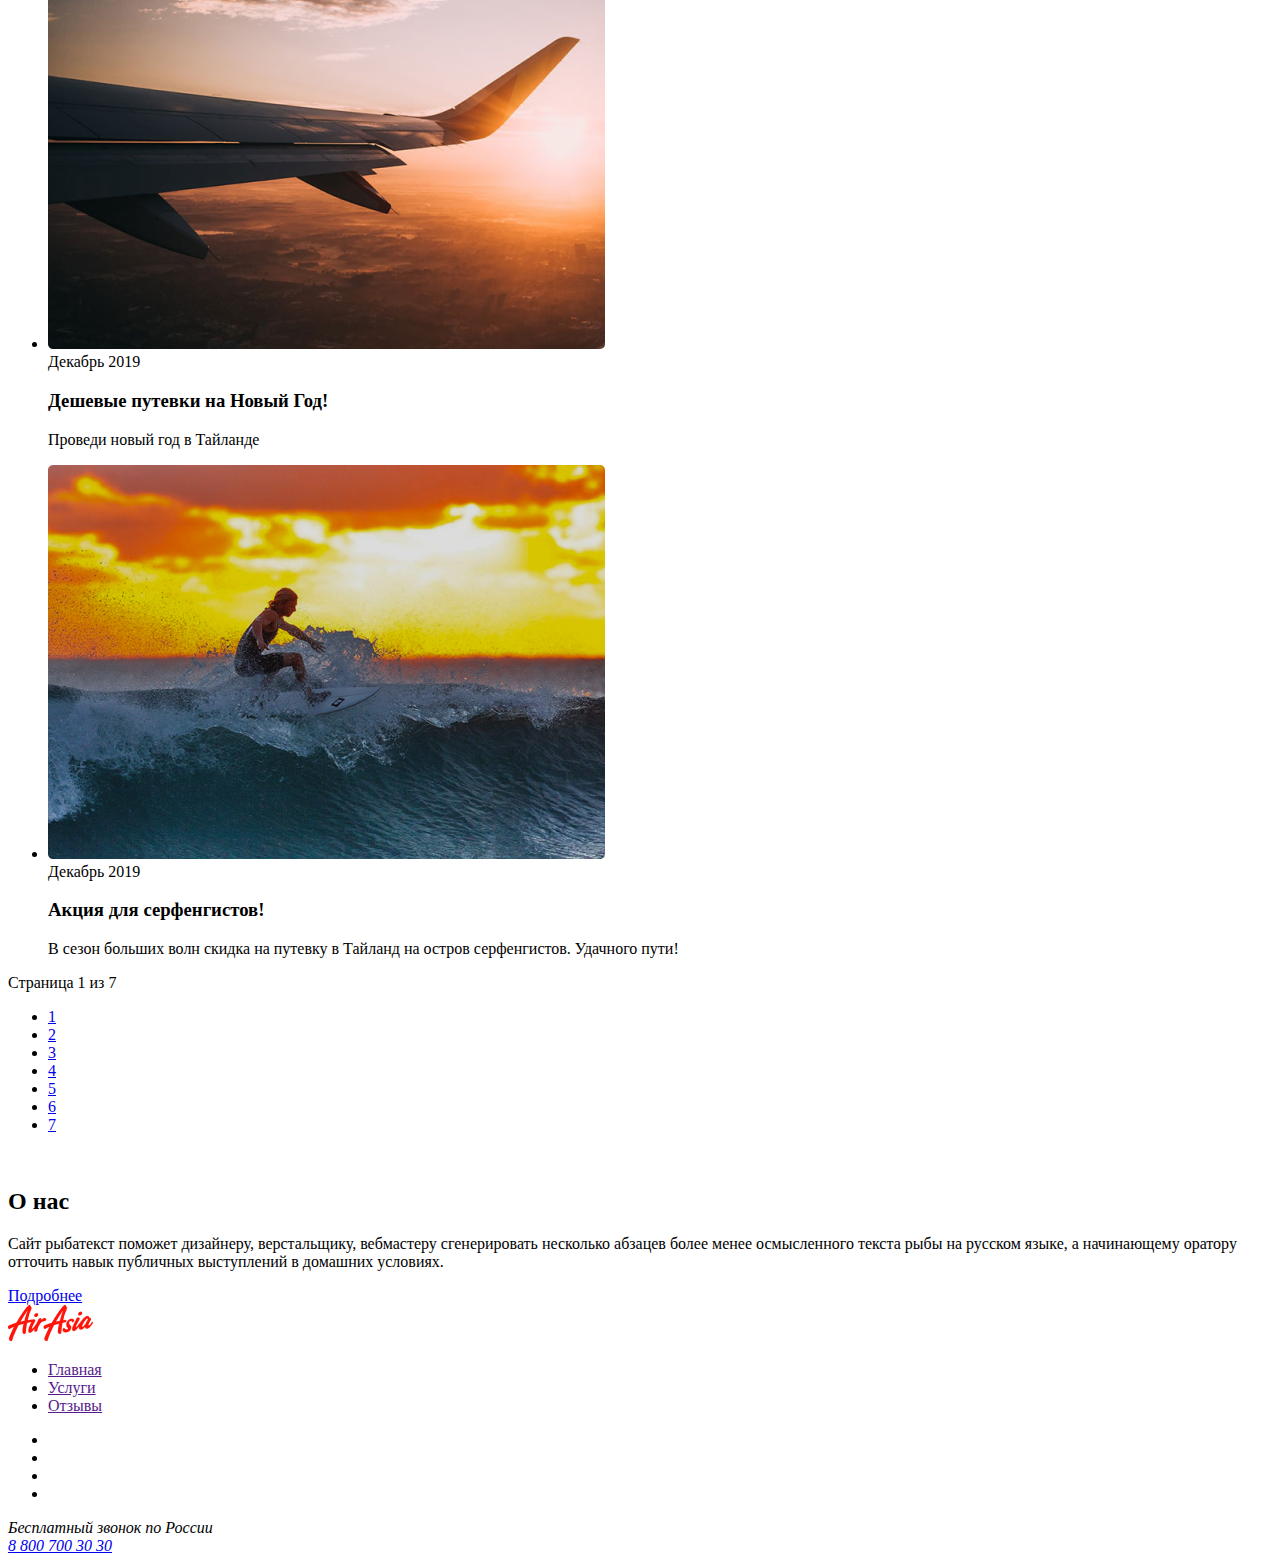
==== commit 9a1fa5fb: "не работает подключение main.css" ====
--- a/index.html
+++ b/index.html
@@ -6,8 +6,8 @@
   <meta http-equiv="X-UA-Compatible" content="IE=edge">
   <meta name="viewport" content="width=device-width, initial-scale=1.0">
   <link href="https://fonts.googleapis.com/css2?family=Open+Sans:wght@400;600;700&display=swap" rel="stylesheet">
-  <link rel="stylesheet" href="./main.css">
   <title>Авторские туры по Азии</title>
+  <link rel="stylesheet" href="/css/main.css">
 </head>
 
 <body>
--- a/css/main.css
+++ b/css/main.css
@@ -0,0 +1,8 @@
+@import url('./css/layout/base.css');
+@import url('./css/layout/normalize.css');
+@import url('./css/blocks/header.css');
+@import url('./css/blocks/hello.css');
+@import url('./css/blocks/offers.css');
+@import url('./css/blocks/news.css');
+@import url('./css/blocks/about.css');
+@import url('./css/blocks/footer.css');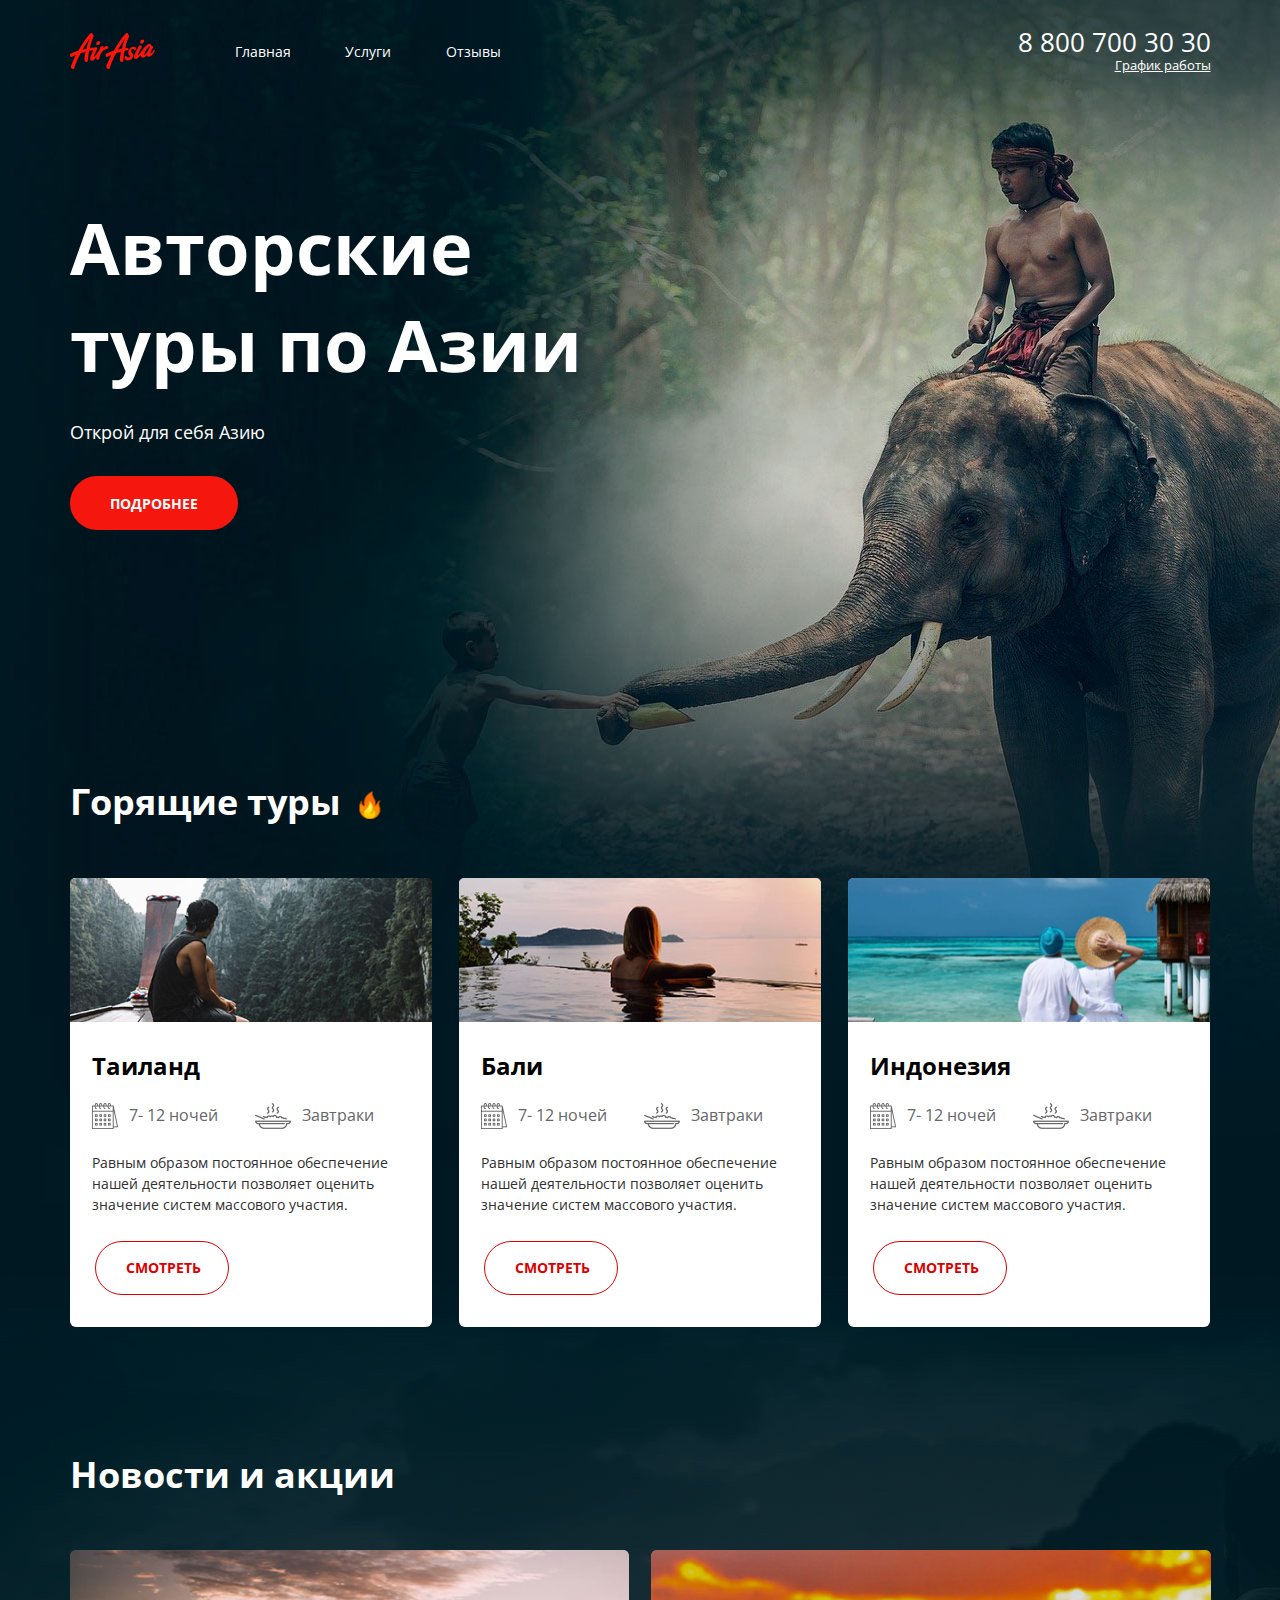
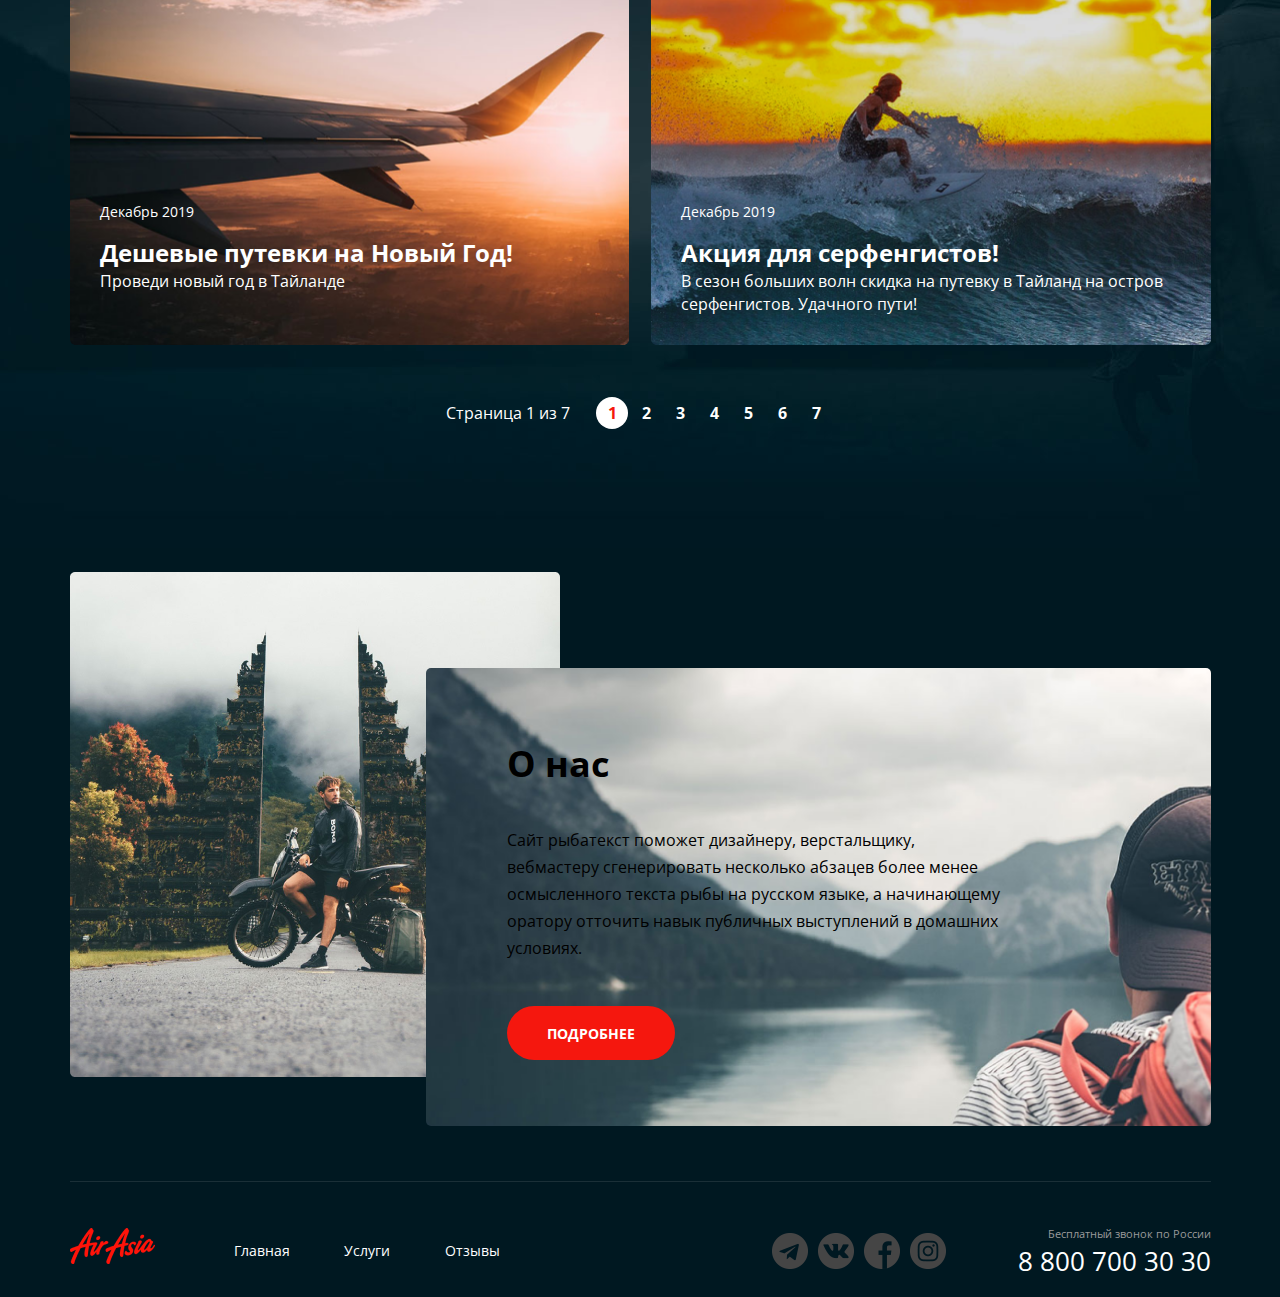
==== commit ab2aa837: "Add files via upload" ====
--- a/index.html
+++ b/index.html
@@ -7,27 +7,31 @@
   <meta name="viewport" content="width=device-width, initial-scale=1.0">
   <link href="https://fonts.googleapis.com/css2?family=Open+Sans:wght@400;600;700&display=swap" rel="stylesheet">
   <title>Авторские туры по Азии</title>
-  <link rel="stylesheet" href="/css/main.css">
+  <link rel="stylesheet" href="css/main.css">
 </head>
 
 <body>
   <div class="wrapper wrapper--main">
     <header class="header">
       <div class="container header__container">
-        <a href="#" class="logo">
-          <img src="./img/logo.png" alt="logo company" class="logo__img">
-        </a>
-        <nav class="menu">
-          <ul class="menu__list">
-            <li class="menu__item"><a href="" class="menu__link">Главная</a></li>
-            <li class="menu__item"><a href="" class="menu__link">Услуги</a></li>
-            <li class="menu__item"><a href="" class="menu__link">Отзывы</a></li>
-          </ul>
-        </nav>
-        <address class="contacts">
-          <a href="tel:+78007003030" class="contacts__phone">8 800 700 30 30</a>
-          <div class="contacts__shedule">График работы</div>
-        </address>
+        <div class="header__col">
+          <a href="index.html" class="logo">
+            <img src="./img/logo.png" alt="logo company" class="logo__img">
+          </a>
+          <nav class="menu">
+            <ul class="menu__list">
+              <li class="menu__item"><a href="index.html" class="menu__link">Главная</a></li>
+              <li class="menu__item"><a href="services.html" class="menu__link">Услуги</a></li>
+              <li class="menu__item"><a href="#" class="menu__link">Отзывы</a></li>
+            </ul>
+          </nav>
+        </div>
+        <div class="header__col header__col--align--right">
+          <address class="contacts">
+            <a href="tel:+78007003030" class="contacts__phone">8 800 700 30 30</a>
+            <div class="contacts__shedule">График работы</div>
+          </address>
+        </div>
       </div>
     </header>
     <main class="maincontent">
@@ -106,20 +110,21 @@
         <div class="container">
           <h2 class="title title--news">Новости и акции</h2>
           <ul class="news__list">
-            <li class="news__item">
+            <li class="news__item single-news">
               <img src="./img/plain.png" alt="plane image" class="news__image">
               <div class="news__content">
-                <time class="news__date">Декабрь 2019</time>
-                <h3 class="news__title">Дешевые путевки на Новый Год!</h3>
-                <p class="news__text">Проведи новый год в Тайланде</p>
-              </div>
-            </li>
-            <li class="news__item">
+                <time class="single-news__date">Декабрь 2019</time>
+                <h3 class="single-news__title">Дешевые путевки на Новый Год!</h3>
+                <p class="single-news__text">Проведи новый год в Тайланде</p>
+              </div>
+            </li>
+            <li class="news__item single-news">
               <img src="./img/surfer.png" alt="surfing image" class="news__image">
               <div class="news__content">
-                <time class="news__date">Декабрь 2019</time>
-                <h3 class="news__title">Акция для серфенгистов!</h3>
-                <p class="news__text">В сезон больших волн скидка на путевку в Тайланд на остров серфенгистов. Удачного
+                <time class="single-news__date">Декабрь 2019</time>
+                <h3 class="single-news__title">Акция для серфенгистов!</h3>
+                <p class="single-news__text">В сезон больших волн скидка на путевку в Тайланд на остров серфенгистов.
+                  Удачного
                   пути!</p>
               </div>
             </li>
@@ -155,50 +160,54 @@
   </section>
   <section class="about">
     <div class="container about__container">
-        <div class="about__decor">
-          <img src="#" alt="" class="about__decor-img">
-        </div>
-        <div class="about__item">
-          <h2 class="about__item__title--dark">О нас</h2>
-          <p class="about__text"> Сайт рыбатекст поможет дизайнеру, верстальщику, вебмастеру сгенерировать несколько
-            абзацев более менее осмысленного текста рыбы на русском языке, а начинающему оратору отточить навык
-            публичных
-            выступлений в домашних условиях.</p>
-          <a href="#" class="button button__about">Подробнее</a>
-        </div>
+      <div class="about__decor">
+        <img src="#" alt="" class="about__decor-img">
+      </div>
+      <div class="about__item">
+        <h2 class="about__item__title--dark">О нас</h2>
+        <p class="about__text"> Сайт рыбатекст поможет дизайнеру, верстальщику, вебмастеру сгенерировать несколько
+          абзацев более менее осмысленного текста рыбы на русском языке, а начинающему оратору отточить навык
+          публичных
+          выступлений в домашних условиях.</p>
+        <a href="#" class="button button__about">Подробнее</a>
+      </div>
     </div>
   </section>
   </main>
   <footer class="footer">
     <div class="container footer__container">
-      <a href="#" class="logo footer__logo">
-        <img src="./img/logo.png" alt="logo company" class="logo__img">
-      </a>
-      <nav class="menu footer__menu">
-        <ul class="menu__list">
-          <li class="menu__item"><a href="" class="menu__link">Главная</a></li>
-          <li class="menu__item"><a href="" class="menu__link">Услуги</a></li>
-          <li class="menu__item"><a href="" class="menu__link">Отзывы</a></li>
+      <div class="footer__col">
+        <a href="index.html" class="logo footer__logo">
+          <img src="./img/logo.png" alt="logo company" class="logo__img">
+        </a>
+        <nav class="menu footer__menu">
+          <ul class="menu__list">
+            <li class="menu__item"><a href="index.html" class="menu__link">Главная</a></li>
+            <li class="menu__item"><a href="services.html" class="menu__link">Услуги</a></li>
+            <li class="menu__item"><a href="#" class="menu__link">Отзывы</a></li>
+          </ul>
+        </nav>
+      </div>
+      <div class="footer__col footer__col--align--right">
+        <ul class="social">
+          <li class="social__item social_item--icon--tg">
+            <a class="social__link " href="#"></a>
+          </li>
+          <li class="social__item social_item--icon--vk">
+            <a class="social__link" href="#"></a>
+          </li>
+          <li class="social__item social_item--icon--fb">
+            <a class="social__link" href="#"></a>
+          </li>
+          <li class="social__item social_item--icon--inst">
+            <a class="social__link " href="#"></a>
+          </li>
         </ul>
-      </nav>
-      <ul class="social">
-        <li class="social__item social_item--icon--tg">
-          <a class="social__link " href="#"></a>
-        </li>
-        <li class="social__item social_item--icon--vk">
-          <a class="social__link" href="#"></a>
-        </li>
-        <li class="social__item social_item--icon--fb">
-          <a class="social__link" href="#"></a>
-        </li>
-        <li class="social__item social_item--icon--inst">
-          <a class="social__link " href="#"></a>
-        </li>
-      </ul>
-      <address class="contacts footer__contacts">
-        <div class="contacts__info">Бесплатный звонок по Росcии</div>
-        <a href="tel:+78007003030" class="contacts__phone">8 800 700 30 30</a>
-      </address>
+        <address class="contacts footer__contacts">
+          <div class="contacts__info">Бесплатный звонок по Росcии</div>
+          <a href="tel:+78007003030" class="contacts__phone">8 800 700 30 30</a>
+        </address>
+      </div>
     </div>
   </footer>
 </body>
--- a/css/main.css
+++ b/css/main.css
@@ -1,8 +1,14 @@
-@import url('./css/layout/base.css');
-@import url('./css/layout/normalize.css');
-@import url('./css/blocks/header.css');
-@import url('./css/blocks/hello.css');
-@import url('./css/blocks/offers.css');
-@import url('./css/blocks/news.css');
-@import url('./css/blocks/about.css');
-@import url('./css/blocks/footer.css');+@import url('./layout/base.css');
+@import url('./layout/normalize.css');
+@import url('./blocks/header.css');
+@import url('./blocks/hello.css');
+@import url('./blocks/offers.css');
+@import url('./blocks/news.css');
+@import url('./blocks/about.css');
+@import url('./blocks/footer.css');
+@import url('./blocks/top-line.css');
+@import url('./blocks/services.css');
+@import url('./blocks/button.css');
+@import url('./blocks/pagination.css');
+@import url('./blocks/inner-section.css');
+@import url('./blocks/footer-services.css');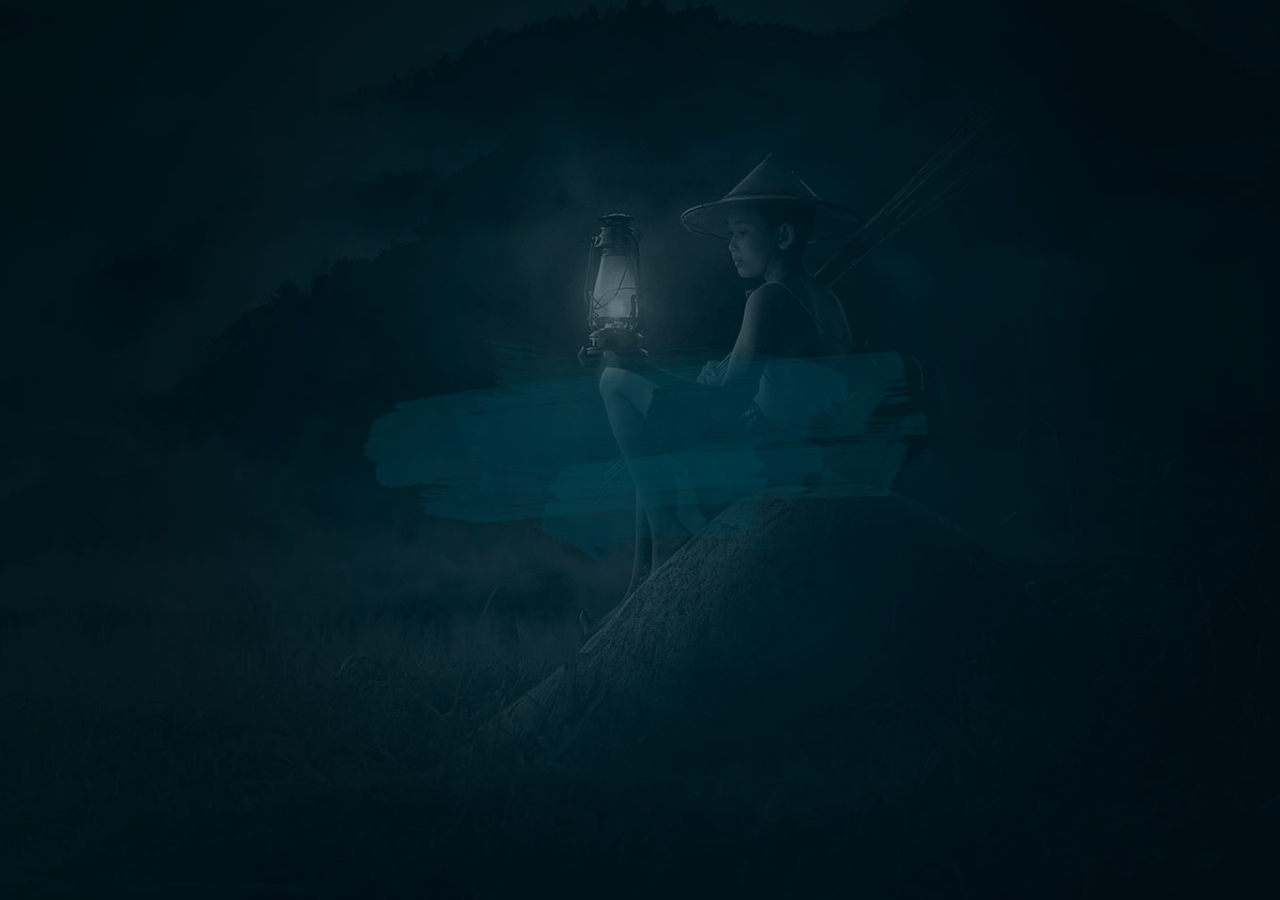
==== commit 6647a0c9: "Загрузил задание 4 недели" ====
--- a/index.html
+++ b/index.html
@@ -5,211 +5,20 @@
   <meta charset="UTF-8">
   <meta http-equiv="X-UA-Compatible" content="IE=edge">
   <meta name="viewport" content="width=device-width, initial-scale=1.0">
-  <link href="https://fonts.googleapis.com/css2?family=Open+Sans:wght@400;600;700&display=swap" rel="stylesheet">
-  <title>Авторские туры по Азии</title>
   <link rel="stylesheet" href="css/main.css">
+  <title>Туры Азии | Приветственная страница</title>
 </head>
 
 <body>
-  <div class="wrapper wrapper--main">
-    <header class="header">
-      <div class="container header__container">
-        <div class="header__col">
-          <a href="index.html" class="logo">
-            <img src="./img/logo.png" alt="logo company" class="logo__img">
-          </a>
-          <nav class="menu">
-            <ul class="menu__list">
-              <li class="menu__item"><a href="index.html" class="menu__link">Главная</a></li>
-              <li class="menu__item"><a href="services.html" class="menu__link">Услуги</a></li>
-              <li class="menu__item"><a href="#" class="menu__link">Отзывы</a></li>
-            </ul>
-          </nav>
-        </div>
-        <div class="header__col header__col--align--right">
-          <address class="contacts">
-            <a href="tel:+78007003030" class="contacts__phone">8 800 700 30 30</a>
-            <div class="contacts__shedule">График работы</div>
-          </address>
-        </div>
-      </div>
-    </header>
-    <main class="maincontent">
-      <section class="hello">
-        <div class="container">
-          <h1 class="hello__title">Авторские туры по Азии</h1>
-          <h4 class="hello__text">Открой для себя Азию</h4>
-          <a href="#" class="button">Подробнее</a>
-        </div>
-      </section>
-      <section class="offers">
-        <div class="container">
-          <h2 class="title title--fire">Горящие туры</h2>
-          <ul class="offers__list">
-            <li class="offers__item">
-              <img src="./img/river.png" alt="hot tour" class="offers__img">
-              <div class="offers__content">
-                <h3 class="offers__title">Таиланд</h3>
-                <ul class="offers__features">
-                  <li class="offers__feature">
-                    <img src="./img/calendar.png" alt="calendar" class="offers__feature-img">
-                    <div class="offers__feature-text">7- 12 ночей</div>
-                  </li>
-                  <li class="offers__feature">
-                    <img src="./img/meal.png" alt="breakfast" class="offers__feature-img">
-                    <div class="offers__feature-text">Завтраки</div>
-                  </li>
-                </ul>
-                <p class="offers__text">Равным образом постоянное обеспечение нашей деятельности позволяет оценить
-                  значение систем массового участия.</p>
-                <a href="#" class="button button--light">Смотреть</a>
-              </div>
-            </li>
-            <li class="offers__item">
-              <img src="./img/pool.png" alt="hot tour" class="offers__img">
-              <div class="offers__content">
-                <h3 class="offers__title">Бали</h3>
-                <ul class="offers__features">
-                  <li class="offers__feature">
-                    <img src="./img/calendar.png" alt="calendar" class="offers__feature-img">
-                    <div class="offers__feature-text">7- 12 ночей</div>
-                  </li>
-                  <li class="offers__feature">
-                    <img src="./img/meal.png" alt="breakfast" class="offers__feature-img">
-                    <div class="offers__feature-text">Завтраки</div>
-                  </li>
-                </ul>
-                <p class="offers__text">Равным образом постоянное обеспечение нашей деятельности позволяет оценить
-                  значение систем массового участия.</p>
-                <a href="#" class="button button--light">Смотреть</a>
-              </div>
-            </li>
-            <li class="offers__item">
-              <img src="./img/ocean.png" alt="hot tour" class="offers__img">
-              <div class="offers__content">
-                <h3 class="offers__title">Индонезия</h3>
-                <ul class="offers__features">
-                  <li class="offers__feature">
-                    <img src="./img/calendar.png" alt="calendar" class="offers__feature-img">
-                    <div class="offers__feature-text">7- 12 ночей</div>
-                  </li>
-                  <li class="offers__feature">
-                    <img src="./img/meal.png" alt="breakfast" class="offers__feature-img">
-                    <div class="offers__feature-text">Завтраки</div>
-                  </li>
-                </ul>
-                <p class="offers__text">Равным образом постоянное обеспечение нашей деятельности позволяет оценить
-                  значение систем массового участия.</p>
-                <a href="#" class="button button--light">Смотреть</a>
-              </div>
-            </li>
-          </ul>
-        </div>
-      </section>
-      <section class="news">
-        <div class="container">
-          <h2 class="title title--news">Новости и акции</h2>
-          <ul class="news__list">
-            <li class="news__item single-news">
-              <img src="./img/plain.png" alt="plane image" class="news__image">
-              <div class="news__content">
-                <time class="single-news__date">Декабрь 2019</time>
-                <h3 class="single-news__title">Дешевые путевки на Новый Год!</h3>
-                <p class="single-news__text">Проведи новый год в Тайланде</p>
-              </div>
-            </li>
-            <li class="news__item single-news">
-              <img src="./img/surfer.png" alt="surfing image" class="news__image">
-              <div class="news__content">
-                <time class="single-news__date">Декабрь 2019</time>
-                <h3 class="single-news__title">Акция для серфенгистов!</h3>
-                <p class="single-news__text">В сезон больших волн скидка на путевку в Тайланд на остров серфенгистов.
-                  Удачного
-                  пути!</p>
-              </div>
-            </li>
-          </ul>
-          <div class="pagination">
-            <div class="pagination__pages">Страница 1 из 7</div>
-            <ul class="pagination__list">
-              <li class="pagination__item">
-                <a href="#" class="pagination__link pagination__link--active">1</a>
-              </li>
-              <li class="pagination__item">
-                <a href="#" class="pagination__link">2</a>
-              </li>
-              <li class="pagination__item">
-                <a href="#" class="pagination__link">3</a>
-              </li>
-              <li class="pagination__item">
-                <a href="#" class="pagination__link">4</a>
-              </li>
-              <li class="pagination__item">
-                <a href="#" class="pagination__link">5</a>
-              </li>
-              <li class="pagination__item">
-                <a href="#" class="pagination__link">6</a>
-              </li>
-              <li class="pagination__item">
-                <a href="#" class="pagination__link">7</a>
-              </li>
-            </ul>
-          </div>
-        </div>
-  </div>
-  </section>
-  <section class="about">
-    <div class="container about__container">
-      <div class="about__decor">
-        <img src="#" alt="" class="about__decor-img">
-      </div>
-      <div class="about__item">
-        <h2 class="about__item__title--dark">О нас</h2>
-        <p class="about__text"> Сайт рыбатекст поможет дизайнеру, верстальщику, вебмастеру сгенерировать несколько
-          абзацев более менее осмысленного текста рыбы на русском языке, а начинающему оратору отточить навык
-          публичных
-          выступлений в домашних условиях.</p>
-        <a href="#" class="button button__about">Подробнее</a>
+  <div class="welcome">
+    <div class="welcome__container">
+      <div class="central central--asia">
+        <img src="./img/logo-welcome.png" alt=" welcome logo" class="central__logo">
+        <div class="welcome__desc">Открой для себя Азию</div>
+        <a href="home.html" class="button  button--welcome">Войти</a>
       </div>
     </div>
-  </section>
-  </main>
-  <footer class="footer">
-    <div class="container footer__container">
-      <div class="footer__col">
-        <a href="index.html" class="logo footer__logo">
-          <img src="./img/logo.png" alt="logo company" class="logo__img">
-        </a>
-        <nav class="menu footer__menu">
-          <ul class="menu__list">
-            <li class="menu__item"><a href="index.html" class="menu__link">Главная</a></li>
-            <li class="menu__item"><a href="services.html" class="menu__link">Услуги</a></li>
-            <li class="menu__item"><a href="#" class="menu__link">Отзывы</a></li>
-          </ul>
-        </nav>
-      </div>
-      <div class="footer__col footer__col--align--right">
-        <ul class="social">
-          <li class="social__item social_item--icon--tg">
-            <a class="social__link " href="#"></a>
-          </li>
-          <li class="social__item social_item--icon--vk">
-            <a class="social__link" href="#"></a>
-          </li>
-          <li class="social__item social_item--icon--fb">
-            <a class="social__link" href="#"></a>
-          </li>
-          <li class="social__item social_item--icon--inst">
-            <a class="social__link " href="#"></a>
-          </li>
-        </ul>
-        <address class="contacts footer__contacts">
-          <div class="contacts__info">Бесплатный звонок по Росcии</div>
-          <a href="tel:+78007003030" class="contacts__phone">8 800 700 30 30</a>
-        </address>
-      </div>
-    </div>
-  </footer>
+  </div>
 </body>
 
 </html>--- a/css/main.css
+++ b/css/main.css
@@ -1,5 +1,6 @@
+@import url('./layout/normalize.css');
+@import url('./blocks/welcome.css');
 @import url('./layout/base.css');
-@import url('./layout/normalize.css');
 @import url('./blocks/header.css');
 @import url('./blocks/hello.css');
 @import url('./blocks/offers.css');
@@ -11,4 +12,7 @@
 @import url('./blocks/button.css');
 @import url('./blocks/pagination.css');
 @import url('./blocks/inner-section.css');
-@import url('./blocks/footer-services.css');+@import url('./blocks/footer-services.css');
+@import url('./blocks/reviews.css');
+@import url('./blocks/separator.css');
+@import url('./blocks/form.css');